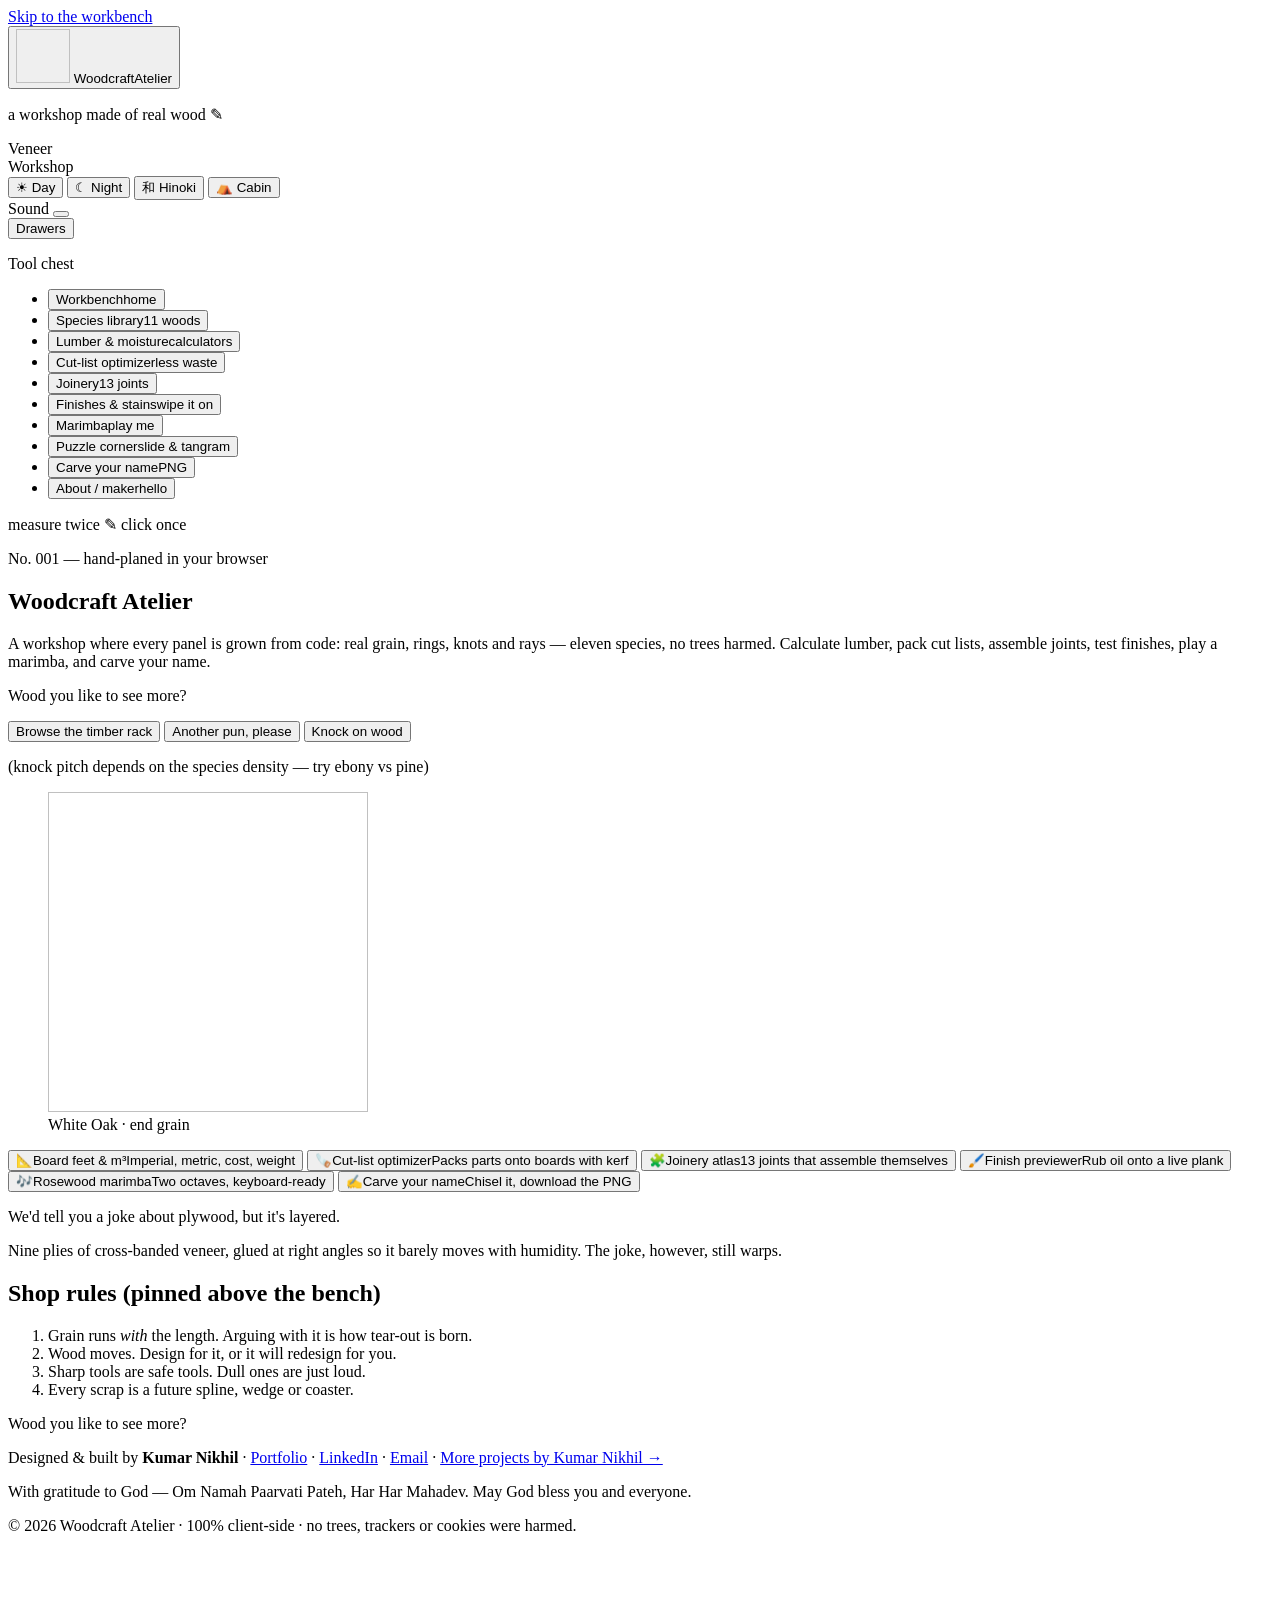
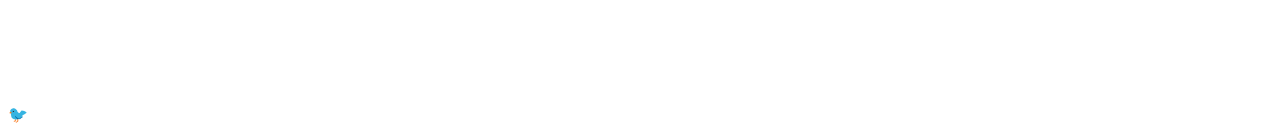
==== index.html @ 84fc2f29 "Woodcraft Atelier: first release — Har Har Mahadev" ====
<!doctype html>
<html lang="en" data-mode="workshop" data-ink="dark">
<head>
<meta charset="utf-8">
<meta name="viewport" content="width=device-width, initial-scale=1, viewport-fit=cover">
<title>Woodcraft Atelier — a workshop made of real wood</title>
<meta name="description" content="A free, playful woodworking workshop in your browser: species library with Janka hardness, board-foot and cut-list calculators, animated joinery encyclopedia, live finish previewer, moisture calculator, a wooden marimba, puzzles and a carve-your-name generator.">
<meta name="theme-color" content="#5a3a22">
<meta name="color-scheme" content="light dark">
<meta property="og:type" content="website">
<meta property="og:title" content="Woodcraft Atelier — a workshop made of real wood">
<meta property="og:description" content="Procedurally grown oak, walnut, teak, sheesham & more. Calculators, joinery, finishes, a marimba and puzzles — all hand-planed in the browser. Wood you like to see more?">
<meta property="og:url" content="https://kumarnikhildeveloperaccount.github.io/woodcraft/">
<meta name="twitter:card" content="summary">
<link rel="icon" href="favicon.svg" type="image/svg+xml">
<link rel="manifest" href="manifest.webmanifest">
<link rel="stylesheet" href="css/base.css">
<link rel="stylesheet" href="css/sections.css">
<link rel="stylesheet" href="css/themes.css">
</head>
<body>
<a class="skip" href="#main">Skip to the workbench</a>

<svg class="defs" width="0" height="0" aria-hidden="true" focusable="false">
  <defs>
    <filter id="roughEdge" x="-5%" y="-20%" width="110%" height="140%">
      <feTurbulence type="fractalNoise" baseFrequency="0.9 0.04" numOctaves="2" seed="7" result="t"/>
      <feDisplacementMap in="SourceGraphic" in2="t" scale="1.6" xChannelSelector="R" yChannelSelector="G"/>
    </filter>
    <filter id="fiberFx" x="0" y="0" width="100%" height="100%">
      <feTurbulence type="fractalNoise" baseFrequency="0.004 0.22" numOctaves="3" seed="3" result="n"/>
      <feDisplacementMap in="SourceGraphic" in2="n" scale="18"/>
    </filter>
  </defs>
</svg>

<div class="shop" id="shop">
<header class="sign board" id="top">
  <button class="logo" id="logo" type="button" aria-label="Woodcraft Atelier — knock on the sign (try three times)">
    <span class="logo-end" aria-hidden="true"><img id="logoEnd" alt="" width="54" height="54"></span>
    <span class="logo-text"><span class="carved big">Woodcraft</span><span class="carved small">Atelier</span></span>
  </button>
  <p class="tagline pencil" aria-hidden="true">a workshop made of real wood&nbsp;✎</p>
  <div class="controls">
    <div class="ctl">
      <span class="ctl-label carved" id="speciesLbl">Veneer</span>
      <div class="species-bar" id="speciesBar" role="radiogroup" aria-labelledby="speciesLbl"></div>
    </div>
    <div class="ctl">
      <span class="ctl-label carved" id="modeLbl">Workshop</span>
      <div class="mode-bar" id="modeBar" role="radiogroup" aria-labelledby="modeLbl">
        <button type="button" role="radio" data-mode="workshop" aria-checked="true" title="Daylight workshop">☀ Day</button>
        <button type="button" role="radio" data-mode="night" aria-checked="false" title="Workshop at night — a lamp follows your cursor">☾ Night</button>
        <button type="button" role="radio" data-mode="japanese" aria-checked="false" title="Japanese joinery — hinoki & shoji">和 Hinoki</button>
        <button type="button" role="radio" data-mode="rustic" aria-checked="false" title="Rustic cabin">⛺ Cabin</button>
      </div>
    </div>
    <div class="ctl">
      <span class="ctl-label carved" id="soundLbl">Sound</span>
      <button type="button" class="switch" id="soundToggle" role="switch" aria-checked="true" aria-labelledby="soundLbl"><span class="switch-knob"></span></button>
    </div>
  </div>
  <button type="button" class="nav-toggle" id="navToggle" aria-controls="cabinet" aria-expanded="false"><span class="pull" aria-hidden="true"></span><span>Drawers</span></button>
</header>

<nav class="cabinet board" id="cabinet" aria-label="Workshop drawers">
  <p class="cab-title carved">Tool chest</p>
  <ul class="drawers">
    <li><button type="button" class="drawer" data-view="home"><span class="pull" aria-hidden="true"></span><span class="dl">Workbench</span><span class="dn pencil" aria-hidden="true">home</span></button></li>
    <li><button type="button" class="drawer" data-view="species"><span class="pull" aria-hidden="true"></span><span class="dl">Species library</span><span class="dn pencil" aria-hidden="true">11 woods</span></button></li>
    <li><button type="button" class="drawer" data-view="calc"><span class="pull" aria-hidden="true"></span><span class="dl">Lumber &amp; moisture</span><span class="dn pencil" aria-hidden="true">calculators</span></button></li>
    <li><button type="button" class="drawer" data-view="cutlist"><span class="pull" aria-hidden="true"></span><span class="dl">Cut-list optimizer</span><span class="dn pencil" aria-hidden="true">less waste</span></button></li>
    <li><button type="button" class="drawer" data-view="joinery"><span class="pull" aria-hidden="true"></span><span class="dl">Joinery</span><span class="dn pencil" aria-hidden="true">13 joints</span></button></li>
    <li><button type="button" class="drawer" data-view="finish"><span class="pull" aria-hidden="true"></span><span class="dl">Finishes &amp; stains</span><span class="dn pencil" aria-hidden="true">wipe it on</span></button></li>
    <li><button type="button" class="drawer" data-view="marimba"><span class="pull" aria-hidden="true"></span><span class="dl">Marimba</span><span class="dn pencil" aria-hidden="true">play me</span></button></li>
    <li><button type="button" class="drawer" data-view="puzzles"><span class="pull" aria-hidden="true"></span><span class="dl">Puzzle corner</span><span class="dn pencil" aria-hidden="true">slide &amp; tangram</span></button></li>
    <li><button type="button" class="drawer" data-view="carve"><span class="pull" aria-hidden="true"></span><span class="dl">Carve your name</span><span class="dn pencil" aria-hidden="true">PNG</span></button></li>
    <li><button type="button" class="drawer" data-view="about"><span class="pull" aria-hidden="true"></span><span class="dl">About / maker</span><span class="dn pencil" aria-hidden="true">hello</span></button></li>
  </ul>
  <p class="cab-foot pencil" aria-hidden="true">measure twice ✎ click once</p>
</nav>

<main id="main" tabindex="-1">

<!-- ============ HOME ============ -->
<section class="view" id="view-home" aria-labelledby="h-home">
  <div class="hero board">
    <div class="hero-copy">
      <p class="eyebrow pencil">No. 001 — hand-planed in your browser</p>
      <h1 id="h-home" class="carved huge">Woodcraft Atelier</h1>
      <p class="lede">A workshop where every panel is grown from code: real grain, rings, knots and rays — eleven species, no trees harmed. Calculate lumber, pack cut lists, assemble joints, test finishes, play a marimba, and carve your name.</p>
      <p class="joke-line" id="jokeLine" aria-live="polite">Wood you like to see more?</p>
      <div class="hero-actions">
        <button type="button" class="btn" data-go="species">Browse the timber rack</button>
        <button type="button" class="btn ghost" id="jokeBtn">Another pun, please</button>
        <button type="button" class="btn ghost" id="knockBtn" aria-describedby="knockHint">Knock on wood</button>
      </div>
      <p class="hint pencil" id="knockHint">(knock pitch depends on the species density — try ebony vs pine)</p>
    </div>
    <figure class="hero-log" aria-label="End-grain cross-section of the current species">
      <div class="log-slice" id="heroEnd"><img id="heroEndImg" alt="" width="320" height="320"></div>
      <figcaption class="pencil" id="heroEndCap">White Oak · end grain</figcaption>
    </figure>
  </div>

  <div class="tiles">
    <button type="button" class="tile board" data-go="calc"><span class="tile-ic" aria-hidden="true">📐</span><span class="carved">Board feet &amp; m³</span><span class="tile-sub">Imperial, metric, cost, weight</span></button>
    <button type="button" class="tile board" data-go="cutlist"><span class="tile-ic" aria-hidden="true">🪚</span><span class="carved">Cut-list optimizer</span><span class="tile-sub">Packs parts onto boards with kerf</span></button>
    <button type="button" class="tile board" data-go="joinery"><span class="tile-ic" aria-hidden="true">🧩</span><span class="carved">Joinery atlas</span><span class="tile-sub">13 joints that assemble themselves</span></button>
    <button type="button" class="tile board" data-go="finish"><span class="tile-ic" aria-hidden="true">🖌️</span><span class="carved">Finish previewer</span><span class="tile-sub">Rub oil onto a live plank</span></button>
    <button type="button" class="tile board" data-go="marimba"><span class="tile-ic" aria-hidden="true">🎶</span><span class="carved">Rosewood marimba</span><span class="tile-sub">Two octaves, keyboard-ready</span></button>
    <button type="button" class="tile board" data-go="carve"><span class="tile-ic" aria-hidden="true">✍️</span><span class="carved">Carve your name</span><span class="tile-sub">Chisel it, download the PNG</span></button>
  </div>

  <div class="ply-card plywood-edge">
    <div class="ply-face board">
      <p class="carved">We'd tell you a joke about plywood, but it's layered.</p>
      <p class="small-note">Nine plies of cross-banded veneer, glued at right angles so it barely moves with humidity. The joke, however, still warps.</p>
    </div>
  </div>

  <div class="shop-notes paper pinned">
    <h2 class="pen">Shop rules (pinned above the bench)</h2>
    <ol>
      <li>Grain runs <em>with</em> the length. Arguing with it is how tear-out is born.</li>
      <li>Wood moves. Design for it, or it will redesign for you.</li>
      <li>Sharp tools are safe tools. Dull ones are just loud.</li>
      <li>Every scrap is a future spline, wedge or coaster.</li>
    </ol>
  </div>
</section>

<!-- ============ SPECIES ============ -->
<section class="view" id="view-species" aria-labelledby="h-species" hidden>
  <header class="view-head board">
    <h2 id="h-species" class="carved">Species library</h2>
    <p class="sub">Each swatch is grown live from noise — rings, pores, rays and knots tuned per species. Tap a board to read its label.</p>
    <div class="row-ctl">
      <label class="field"><span>Find</span><input type="search" id="spSearch" placeholder="e.g. teak, furniture, hard…" autocomplete="off"></label>
      <label class="field"><span>Sort by</span>
        <select id="spSort">
          <option value="name">Name</option>
          <option value="janka">Janka hardness</option>
          <option value="density">Density</option>
          <option value="work">Workability</option>
          <option value="sustain">Sustainability</option>
          <option value="price">Price</option>
        </select>
      </label>
    </div>
  </header>
  <div class="species-grid" id="speciesGrid" aria-live="polite"></div>
  <p class="empty pencil" id="spEmpty" hidden>No wood matches that. Even the termites are confused.</p>
  <div class="paper pinned chart-card">
    <h3 class="pen">Janka hardness — how hard you must swear to dent it</h3>
    <div class="janka" id="jankaChart" role="img" aria-label="Bar chart of Janka hardness by species"></div>
    <p class="small-note">Janka = force (lbf) to press an 11.28 mm steel ball halfway into the wood. Figures are typical published values; individual boards vary.</p>
  </div>
  <aside class="sp-detail board" id="spDetail" aria-live="polite" hidden></aside>
</section>

<!-- ============ CALCULATORS ============ -->
<section class="view" id="view-calc" aria-labelledby="h-calc" hidden>
  <header class="view-head board">
    <h2 id="h-calc" class="carved">Lumber &amp; moisture calculators</h2>
    <p class="sub">Board feet, cubic volume, cost and weight — then find out how much your panel will swell next monsoon.</p>
  </header>
  <div class="calc-grid">
    <form class="board calc" id="bfForm" onsubmit="return false" aria-labelledby="h-bf">
      <h3 id="h-bf" class="carved">Board-foot &amp; volume</h3>
      <div class="seg" role="radiogroup" aria-label="Units" id="bfUnits">
        <button type="button" role="radio" aria-checked="true" data-u="imp">Imperial (in / ft)</button>
        <button type="button" role="radio" aria-checked="false" data-u="met">Metric (mm / m)</button>
      </div>
      <div class="fields">
        <label class="field"><span>Thickness <b id="bfThickU">in</b></span><input type="number" id="bfThick" min="0" step="any" value="1"></label>
        <label class="field"><span>Width <b id="bfWidthU">in</b></span><input type="number" id="bfWidth" min="0" step="any" value="6"></label>
        <label class="field"><span>Length <b id="bfLengthU">ft</b></span><input type="number" id="bfLength" min="0" step="any" value="8"></label>
        <label class="field"><span>Quantity</span><input type="number" id="bfQty" min="1" step="1" value="4"></label>
        <label class="field"><span>Species</span><select id="bfSpecies"></select></label>
        <label class="field"><span>Price <b id="bfPriceU">per board foot</b></span><input type="number" id="bfPrice" min="0" step="any" value="9"></label>
        <label class="field"><span>Waste allowance %</span><input type="number" id="bfWaste" min="0" max="100" step="1" value="15"></label>
        <label class="field"><span>Currency symbol</span><input type="text" id="bfCur" maxlength="3" value="$"></label>
      </div>
      <div class="bf-viz" id="bfViz" aria-hidden="true"></div>
      <output class="readout" id="bfOut" for="bfThick bfWidth bfLength bfQty bfPrice"></output>
      <div class="btn-row">
        <button type="button" class="btn" id="bfAdd">Add to lumber order</button>
        <button type="button" class="btn ghost" id="bfClear">Clear order</button>
      </div>
      <div class="order paper" aria-live="polite">
        <h4 class="pen">Lumber order</h4>
        <ul id="bfList"></ul>
        <p class="order-total" id="bfTotal"></p>
      </div>
    </form>

    <form class="board calc" id="mcForm" onsubmit="return false" aria-labelledby="h-mc">
      <h3 id="h-mc" class="carved">Moisture &amp; wood movement</h3>
      <p class="small-note">Uses the USDA Wood Handbook (Hailwood–Joseph) equilibrium-moisture formula and each species' tangential/radial shrinkage.</p>
      <div class="fields">
        <label class="field"><span>Species</span><select id="mcSpecies"></select></label>
        <label class="field"><span>Board width</span><input type="number" id="mcWidth" min="0" step="any" value="300"></label>
        <label class="field"><span>Unit</span><select id="mcUnit"><option value="mm">mm</option><option value="in">inches</option></select></label>
        <label class="field"><span>Grain</span><select id="mcCut"><option value="flat">Flat-sawn (tangential)</option><option value="quarter">Quarter-sawn (radial)</option></select></label>
        <label class="field"><span>Temperature °C</span><input type="number" id="mcTemp" step="1" value="24"></label>
        <label class="field range"><span>Dry-season humidity <b id="mcRH1v">30%</b></span><input type="range" id="mcRH1" min="5" max="95" value="30"></label>
        <label class="field range"><span>Humid-season humidity <b id="mcRH2v">80%</b></span><input type="range" id="mcRH2" min="5" max="95" value="80"></label>
      </div>
      <div class="mc-viz" id="mcViz" aria-hidden="true"><div class="mc-frame"><div class="mc-panel" id="mcPanel"></div></div></div>
      <output class="readout" id="mcOut"></output>
    </form>
  </div>
</section>

<!-- ============ CUT LIST ============ -->
<section class="view" id="view-cutlist" aria-labelledby="h-cut" hidden>
  <header class="view-head board">
    <h2 id="h-cut" class="carved">Cut-list optimizer</h2>
    <p class="sub">List your stock boards and the parts you need. We pack them guillotine-style (every cut goes edge to edge, like a real saw), accounting for the blade kerf.</p>
  </header>
  <div class="cut-grid">
    <div class="board cut-in">
      <h3 class="carved">Stock boards</h3>
      <div class="tbl-wrap"><table class="tbl" aria-label="Stock boards">
        <thead><tr><th scope="col">Label</th><th scope="col">Length mm</th><th scope="col">Width mm</th><th scope="col">Qty</th><th scope="col"><span class="sr">Remove</span></th></tr></thead>
        <tbody id="clStock"></tbody>
      </table></div>
      <button type="button" class="btn small" id="clAddStock">+ Add board</button>
      <h3 class="carved">Parts</h3>
      <div class="tbl-wrap"><table class="tbl" aria-label="Parts">
        <thead><tr><th scope="col">Part</th><th scope="col">Length mm</th><th scope="col">Width mm</th><th scope="col">Qty</th><th scope="col"><span class="sr">Remove</span></th></tr></thead>
        <tbody id="clParts"></tbody>
      </table></div>
      <button type="button" class="btn small" id="clAddPart">+ Add part</button>
      <div class="fields two">
        <label class="field"><span>Saw kerf mm</span><input type="number" id="clKerf" min="0" max="10" step="0.1" value="3.2"></label>
        <div class="field"><span id="clGrainLbl">Respect grain (no rotation)</span><button type="button" class="switch" id="clGrain" role="switch" aria-checked="true" aria-labelledby="clGrainLbl"><span class="switch-knob"></span></button></div>
      </div>
      <div class="btn-row">
        <button type="button" class="btn" id="clRun">Optimize &amp; saw</button>
        <button type="button" class="btn ghost" id="clReset">Sample project</button>
        <button type="button" class="btn ghost" id="clExport">Export JSON</button>
        <button type="button" class="btn ghost" id="clImportBtn">Import JSON</button>
        <input type="file" id="clImport" accept="application/json,.json" hidden>
      </div>
    </div>
    <div class="board cut-out">
      <h3 class="carved">Layout</h3>
      <div class="readout" id="clSummary" aria-live="polite">Press “Optimize &amp; saw”. The offcuts are getting nervous.</div>
      <div class="cl-result" id="clResult"></div>
    </div>
  </div>
</section>

<!-- ============ JOINERY ============ -->
<section class="view" id="view-joinery" aria-labelledby="h-join" hidden>
  <header class="view-head board">
    <h2 id="h-join" class="carved">Joinery encyclopedia</h2>
    <p class="sub">Pick a joint and watch it assemble. Strength, difficulty, tools and where to use it — no glue squeeze-out on your screen, promise.</p>
  </header>
  <div class="join-grid">
    <div class="joint-list board" id="jointList" role="listbox" aria-label="Joints"></div>
    <div class="joint-main board">
      <h3 class="carved" id="jointTitle">Mortise &amp; tenon</h3>
      <div class="joint-stage" id="jointStage"></div>
      <div class="btn-row">
        <button type="button" class="btn" id="jointAssemble">Assemble</button>
        <button type="button" class="btn ghost" id="jointExplode">Explode</button>
        <div class="inline-switch"><span id="jointLoopLbl">Loop</span><button type="button" class="switch" id="jointLoop" role="switch" aria-checked="false" aria-labelledby="jointLoopLbl"><span class="switch-knob"></span></button></div>
      </div>
      <div class="joint-info paper" id="jointInfo" aria-live="polite"></div>
    </div>
  </div>
</section>

<!-- ============ FINISH ============ -->
<section class="view" id="view-finish" aria-labelledby="h-fin" hidden>
  <header class="view-head board">
    <h2 id="h-fin" class="carved">Finish &amp; stain guide</h2>
    <p class="sub">Drag across the plank to rub the finish on with a rag (you'll hear the sanding first). Or press “Wipe it all” if you're in a hurry.</p>
  </header>
  <div class="fin-grid">
    <div class="board fin-stage">
      <canvas id="fiCanvas" width="900" height="300" aria-label="Plank preview. Drag to apply the finish." role="img"></canvas>
      <div class="btn-row">
        <button type="button" class="btn" id="fiWipe">Wipe it all</button>
        <button type="button" class="btn ghost" id="fiStrip">Strip &amp; sand</button>
        <div class="inline-switch"><span id="fiSplitLbl">Before / after split</span><button type="button" class="switch" id="fiSplit" role="switch" aria-checked="false" aria-labelledby="fiSplitLbl"><span class="switch-knob"></span></button></div>
      </div>
    </div>
    <div class="board fin-ctl">
      <div class="fields">
        <label class="field"><span>Wood</span><select id="fiSpecies"></select></label>
        <label class="field"><span>Stain</span><select id="fiStain"></select></label>
        <label class="field"><span>Finish</span><select id="fiFinish"></select></label>
        <label class="field range"><span>Coats <b id="fiCoatsV">2</b></span><input type="range" id="fiCoats" min="1" max="5" value="2"></label>
        <label class="field range"><span>Sheen <b id="fiSheenV">auto</b></span><input type="range" id="fiSheen" min="0" max="100" value="-1"></label>
      </div>
      <div class="paper fin-info" id="fiInfo" aria-live="polite"></div>
    </div>
  </div>
  <div class="paper pinned">
    <h3 class="pen">Finishing in one breath</h3>
    <p>Sand up through the grits (120 → 150 → 180), raise the grain with a damp cloth, knock it back with 220, dust off, test on an offcut, then thin coats beat thick ones every single time. Blotchy pine or cherry? A wash coat of dewaxed shellac first.</p>
  </div>
</section>

<!-- ============ MARIMBA ============ -->
<section class="view" id="view-marimba" aria-labelledby="h-mar" hidden>
  <header class="view-head board">
    <h2 id="h-mar" class="carved">The rosewood marimba</h2>
    <p class="sub">Sheesham bars over brass resonators. Click, tap, or use your keyboard: <kbd>Z</kbd>–<kbd>M</kbd> lower octave, <kbd>Q</kbd>–<kbd>U</kbd> upper, <kbd>S D G H J</kbd> and <kbd>2 3 5 6 7</kbd> for sharps, <kbd>I</kbd> for high C.</p>
  </header>
  <div class="marimba-wrap board">
    <div class="marimba" id="marimba" role="group" aria-label="Marimba keys"></div>
  </div>
  <div class="btn-row center">
    <button type="button" class="btn" id="mbDemo">Play a little tune</button>
    <button type="button" class="btn ghost" id="mbStop">Stop</button>
  </div>
  <p class="hint pencil center" id="mbHint">Pro tip: marimba bars are thinned under the middle so the 4th harmonic rings in tune. Your bars are thinned with math.</p>
</section>

<!-- ============ PUZZLES ============ -->
<section class="view" id="view-puzzles" aria-labelledby="h-puz" hidden>
  <header class="view-head board">
    <h2 id="h-puz" class="carved">Wooden puzzle corner</h2>
    <p class="sub">A sliding-block puzzle with carved tiles, and a seven-piece tangram cut from a single square of maple and walnut.</p>
  </header>
  <div class="puz-grid">
    <div class="board puz">
      <h3 class="carved">Sliding blocks</h3>
      <div class="btn-row">
        <label class="field inline"><span>Size</span><select id="spSize"><option value="3">3 × 3</option><option value="4" selected>4 × 4</option></select></label>
        <button type="button" class="btn small" id="spShuffle">Shuffle</button>
      </div>
      <div class="slide-board" id="spBoard" role="grid" aria-label="Sliding puzzle. Use arrow keys to slide tiles into the gap."></div>
      <p class="readout small"><span>Moves: <b id="spMoves">0</b></span> · <span>Time: <b id="spTime">0:00</b></span> · <span>Best: <b id="spBest">—</b></span></p>
    </div>
    <div class="board puz">
      <h3 class="carved">Tangram</h3>
      <div class="btn-row">
        <label class="field inline"><span>Shape</span><select id="tgTarget"></select></label>
        <button type="button" class="btn small" id="tgRotate">Rotate 45°</button>
        <button type="button" class="btn small" id="tgFlip">Flip</button>
        <button type="button" class="btn small ghost" id="tgReset">Scatter</button>
      </div>
      <svg class="tangram" id="tgSvg" viewBox="0 0 16 12" role="application" aria-label="Tangram board. Drag pieces; select a piece then press R to rotate, F to flip, arrow keys to nudge."></svg>
      <p class="readout small" id="tgStatus" aria-live="polite">Drag the pieces onto the shadow. Double-click (or R) to rotate.</p>
    </div>
  </div>
</section>

<!-- ============ CARVE ============ -->
<section class="view" id="view-carve" aria-labelledby="h-carve" hidden>
  <header class="view-head board">
    <h2 id="h-carve" class="carved">Carve your name</h2>
    <p class="sub">Type it, pick a wood and a chisel style, then watch it get carved — V-groove shadows, inlay and all. Download the PNG for your workshop door.</p>
  </header>
  <div class="carve-grid">
    <div class="board carve-stage">
      <canvas id="cvCanvas" width="1200" height="400" role="img" aria-label="Plank with your carved text"></canvas>
    </div>
    <div class="board carve-ctl">
      <div class="fields">
        <label class="field wide"><span>Text</span><input type="text" id="cvText" maxlength="28" value="Kumar's Workshop"></label>
        <label class="field"><span>Wood</span><select id="cvSpecies"></select></label>
        <label class="field"><span>Lettering</span><select id="cvFont">
          <option value="serif">Classic serif</option>
          <option value="script">Flowing script</option>
          <option value="block">Sign-painter block</option>
          <option value="mono">Stencil mono</option>
        </select></label>
        <label class="field"><span>Inlay</span><select id="cvInlay">
          <option value="none">None (bare cut)</option>
          <option value="brass">Brass</option>
          <option value="ebony">Ebony</option>
          <option value="turquoise">Turquoise epoxy</option>
          <option value="gold">Gold leaf</option>
        </select></label>
        <label class="field range"><span>Depth <b id="cvDepthV">4</b></span><input type="range" id="cvDepth" min="1" max="8" value="4"></label>
      </div>
      <div class="btn-row">
        <button type="button" class="btn" id="cvCarve">Carve it</button>
        <button type="button" class="btn ghost" id="cvDownload">Download PNG</button>
      </div>
      <p class="hint pencil">Splinter-free guarantee. Chisel sounds included at no extra charge.</p>
    </div>
  </div>
</section>

<!-- ============ ABOUT ============ -->
<section class="view" id="view-about" aria-labelledby="h-about" hidden>
  <header class="view-head board">
    <h2 id="h-about" class="carved">About the maker</h2>
    <p class="sub">Open the cabinet door. It creaks — we left the hinges unoiled for authenticity.</p>
  </header>
  <div class="about-cab">
    <div class="about-inside paper">
      <h3 class="pen">Designed &amp; built by Kumar Nikhil</h3>
      <p>Woodcraft Atelier is a love letter to sawdust: a free, fully client-side workshop with no sign-up, no trackers and no API keys. Every wood surface here is generated procedurally — fBm noise for the growth rings, stretched noise for fibres and pores, knots that bend the rings around them, and SVG turbulence for the fine texture. All sounds are synthesized live with Web Audio.</p>
      <ul class="links">
        <li><a href="https://kumarnikhildeveloperaccount.github.io/" target="_blank" rel="noopener">Portfolio</a></li>
        <li><a href="https://www.linkedin.com/in/kumar-nikhil-1000a9192/" target="_blank" rel="noopener">LinkedIn</a></li>
        <li><a href="mailto:nkashyapnikhilnk@gmail.com">Email</a></li>
        <li><a href="https://kumarnikhildeveloperaccount.github.io/" target="_blank" rel="noopener">More projects by Kumar Nikhil →</a></li>
      </ul>
      <p class="small-note">Data are typical published reference values (rounded) and sample projects are fictional. Wood is wonderfully inconsistent — check your actual boards.</p>
      <p class="gratitude">With gratitude to God — Om Namah Paarvati Pateh, Har Har Mahadev. May God bless you and everyone.</p>
    </div>
    <button type="button" class="about-door board" id="aboutDoor" aria-expanded="false" aria-label="Open the cabinet door">
      <span class="hinge h1" aria-hidden="true"></span><span class="hinge h2" aria-hidden="true"></span>
      <span class="door-panel" aria-hidden="true"></span>
      <span class="door-knob" aria-hidden="true"></span>
      <span class="door-label carved">Open me</span>
    </button>
  </div>
</section>
</main>

<footer class="foot board">
  <p class="carved foot-joke" id="footJoke">Wood you like to see more?</p>
  <p>Designed &amp; built by <strong>Kumar Nikhil</strong> ·
    <a href="https://kumarnikhildeveloperaccount.github.io/" target="_blank" rel="noopener">Portfolio</a> ·
    <a href="https://www.linkedin.com/in/kumar-nikhil-1000a9192/" target="_blank" rel="noopener">LinkedIn</a> ·
    <a href="mailto:nkashyapnikhilnk@gmail.com">Email</a> ·
    <a href="https://kumarnikhildeveloperaccount.github.io/" target="_blank" rel="noopener">More projects by Kumar Nikhil →</a></p>
  <p class="gratitude">With gratitude to God — Om Namah Paarvati Pateh, Har Har Mahadev. May God bless you and everyone.</p>
  <p class="small-note">© <span id="year">2026</span> Woodcraft Atelier · 100% client-side · no trees, trackers or cookies were harmed.</p>
</footer>
</div>

<canvas class="dust" id="dust" aria-hidden="true"></canvas>
<div class="lamp" id="lamp" aria-hidden="true"></div>
<div class="planer" id="planer" aria-hidden="true"><div class="planer-tex" id="planerTex"></div><div class="plane-tool"><span></span></div></div>
<div class="toast" id="toast" role="status" aria-live="polite"></div>
<div class="woodpecker" id="woodpecker" aria-hidden="true">🐦</div>

<script src="js/wood.js"></script>
<script src="js/audio.js"></script>
<script src="js/data.js"></script>
<script src="js/app.js"></script>
<script src="js/library.js"></script>
<script src="js/calc.js"></script>
<script src="js/cutlist.js"></script>
<script src="js/joinery.js"></script>
<script src="js/finish.js"></script>
<script src="js/marimba.js"></script>
<script src="js/puzzles.js"></script>
<script src="js/carve.js"></script>
</body>
</html>
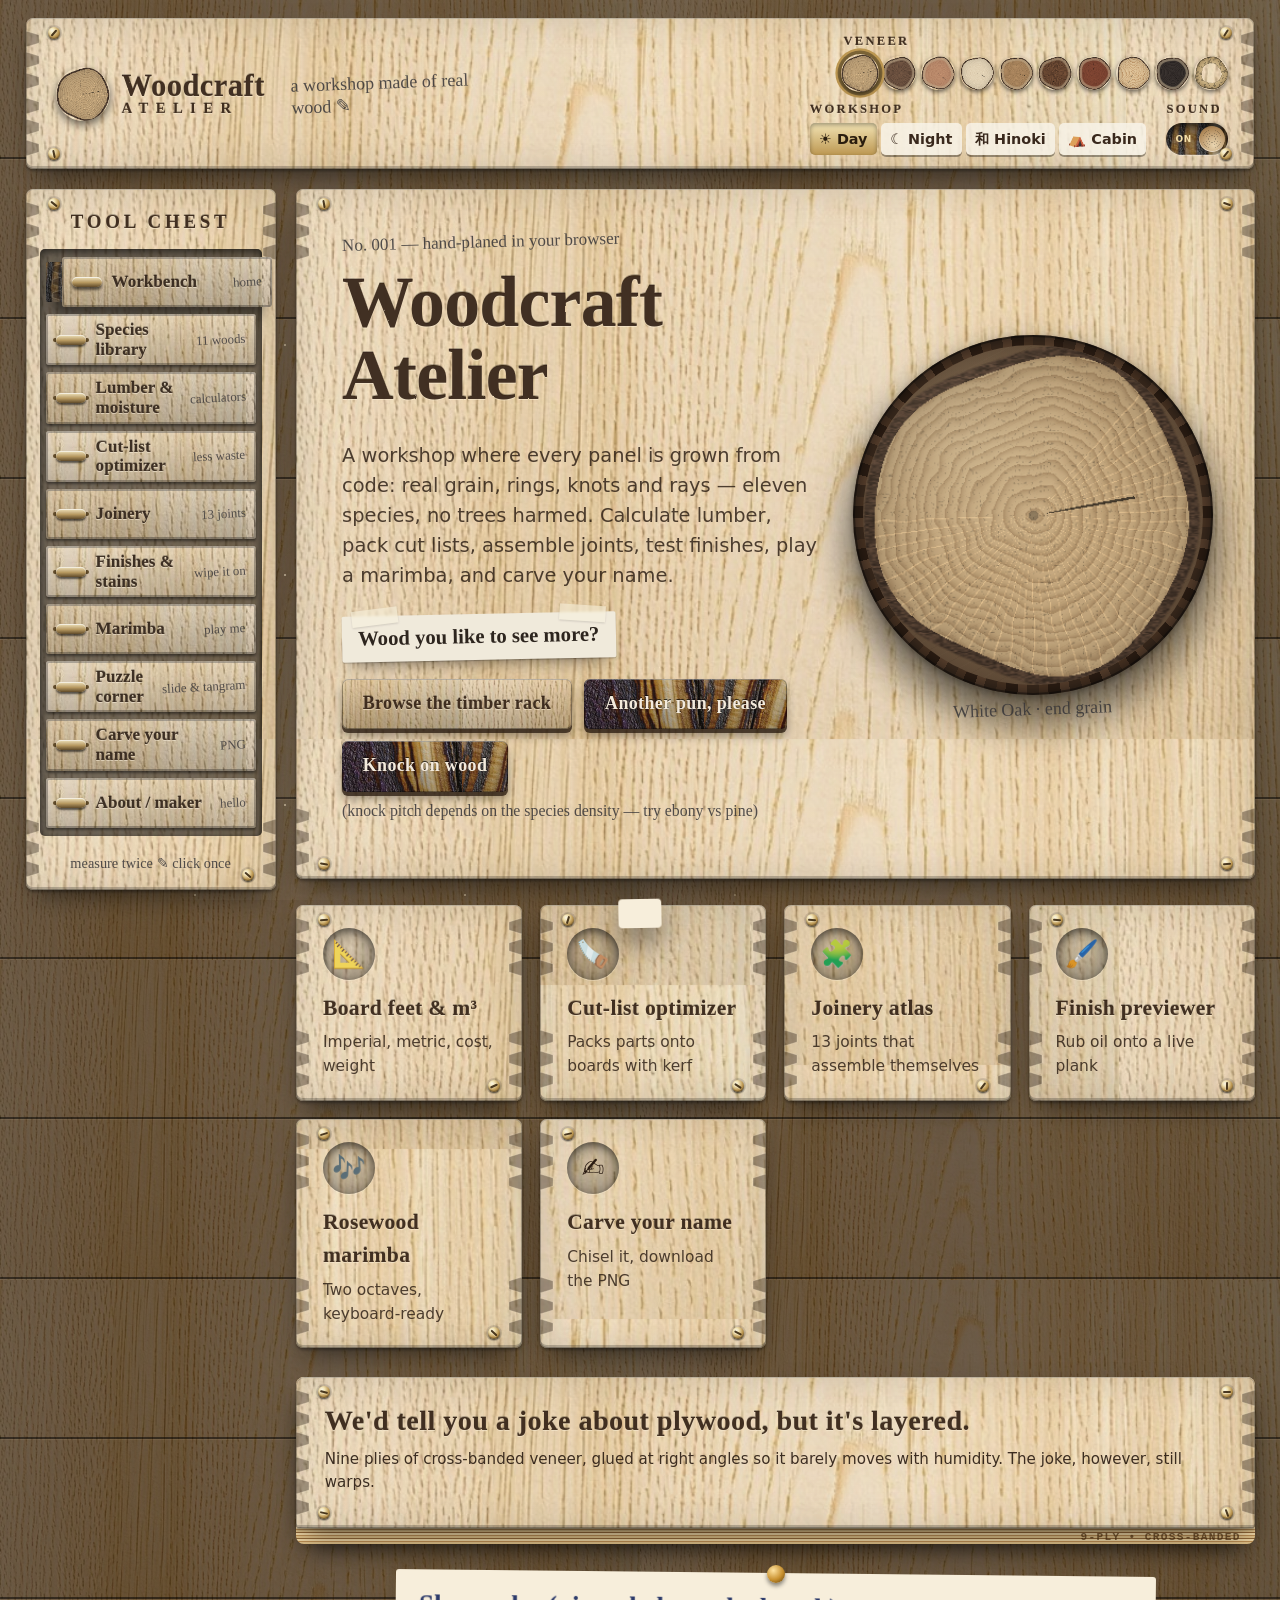
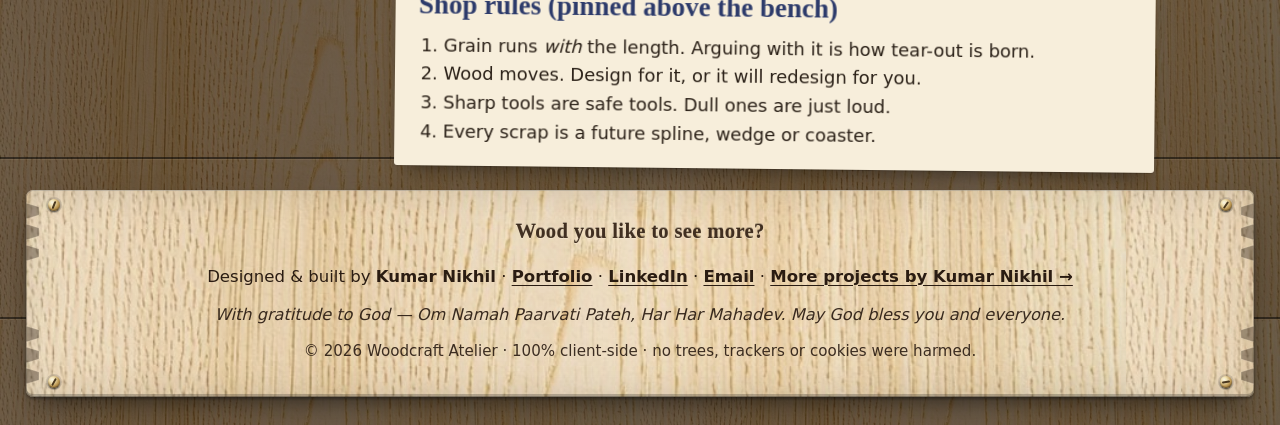
==== commit abfe3319: "Cache-bust assets so natural wood loads everywhere" ====
--- a/index.html
+++ b/index.html
@@ -14,9 +14,9 @@
 <meta name="twitter:card" content="summary">
 <link rel="icon" href="favicon.svg" type="image/svg+xml">
 <link rel="manifest" href="manifest.webmanifest">
-<link rel="stylesheet" href="css/base.css">
-<link rel="stylesheet" href="css/sections.css">
-<link rel="stylesheet" href="css/themes.css">
+<link rel="stylesheet" href="css/base.css?v=20261125b">
+<link rel="stylesheet" href="css/sections.css?v=20261125b">
+<link rel="stylesheet" href="css/themes.css?v=20261125b">
 </head>
 <body>
 <a class="skip" href="#main">Skip to the workbench</a>
@@ -437,17 +437,17 @@
 <div class="toast" id="toast" role="status" aria-live="polite"></div>
 <div class="woodpecker" id="woodpecker" aria-hidden="true">🐦</div>
 
-<script src="js/wood.js"></script>
-<script src="js/audio.js"></script>
-<script src="js/data.js"></script>
-<script src="js/app.js"></script>
-<script src="js/library.js"></script>
-<script src="js/calc.js"></script>
-<script src="js/cutlist.js"></script>
-<script src="js/joinery.js"></script>
-<script src="js/finish.js"></script>
-<script src="js/marimba.js"></script>
-<script src="js/puzzles.js"></script>
-<script src="js/carve.js"></script>
+<script src="js/wood.js?v=20261125b"></script>
+<script src="js/audio.js?v=20261125b"></script>
+<script src="js/data.js?v=20261125b"></script>
+<script src="js/app.js?v=20261125b"></script>
+<script src="js/library.js?v=20261125b"></script>
+<script src="js/calc.js?v=20261125b"></script>
+<script src="js/cutlist.js?v=20261125b"></script>
+<script src="js/joinery.js?v=20261125b"></script>
+<script src="js/finish.js?v=20261125b"></script>
+<script src="js/marimba.js?v=20261125b"></script>
+<script src="js/puzzles.js?v=20261125b"></script>
+<script src="js/carve.js?v=20261125b"></script>
 </body>
 </html>
--- a/css/base.css
+++ b/css/base.css
@@ -0,0 +1,342 @@
+/* Woodcraft Atelier — base: tokens, wood surfaces, carved type, hardware, layout */
+:root {
+  --wood: none; --wood-alt: none; --wood-c: #b88a55;
+  --spring: cubic-bezier(.34, 1.56, .64, 1);
+  --glide: cubic-bezier(.22, .9, .25, 1);
+  --serif: "Iowan Old Style", "Palatino Linotype", "Book Antiqua", Palatino, Georgia, "Times New Roman", serif;
+  --sans: system-ui, -apple-system, "Segoe UI", Roboto, "Helvetica Neue", Arial, sans-serif;
+  --hand: "Segoe Print", "Bradley Hand", "Chalkboard SE", "Comic Sans MS", "Marker Felt", cursive;
+  --mono: ui-monospace, "Cascadia Mono", Consolas, Menlo, monospace;
+  --brass1: #fbe7a8; --brass2: #c9973a; --brass3: #6b4710;
+  --paper: #f7eedb; --paper-ink: #2b2118;
+  --wall-tint: rgba(24, 12, 4, .62);
+  --wash: rgba(255, 244, 226, .16);
+  --ink: #2a170a; --ink-soft: rgba(42, 23, 10, .82);
+  --carve-c: rgba(50, 26, 8, .9);
+  --carve-shadow: 0 1px 0 rgba(255, 238, 205, .6), 0 -1px 0 rgba(0, 0, 0, .28);
+  --pencil-c: rgba(52, 50, 54, .86);
+  --focus: #ffcf5a;
+  --dtL: url("data:image/svg+xml,%3Csvg xmlns='http://www.w3.org/2000/svg' width='16' height='64' viewBox='0 0 16 64'%3E%3Cg fill='rgba(30,14,4,.4)' stroke='rgba(255,235,200,.38)' stroke-width='.7'%3E%3Cpath d='M0 3L13 7L13 15L0 19Z'/%3E%3Cpath d='M0 24L13 28L13 36L0 40Z'/%3E%3Cpath d='M0 45L13 49L13 57L0 61Z'/%3E%3C/g%3E%3C/svg%3E");
+  --dtR: url("data:image/svg+xml,%3Csvg xmlns='http://www.w3.org/2000/svg' width='16' height='64' viewBox='0 0 16 64'%3E%3Cg fill='rgba(30,14,4,.4)' stroke='rgba(255,235,200,.38)' stroke-width='.7'%3E%3Cpath d='M16 3L3 7L3 15L16 19Z'/%3E%3Cpath d='M16 24L3 28L3 36L16 40Z'/%3E%3Cpath d='M16 45L3 49L3 57L16 61Z'/%3E%3C/g%3E%3C/svg%3E");
+  --fiber: url("data:image/svg+xml,%3Csvg xmlns='http://www.w3.org/2000/svg' width='480' height='240'%3E%3Cfilter id='f'%3E%3CfeTurbulence type='fractalNoise' baseFrequency='0.004 0.38' numOctaves='3' seed='5' stitchTiles='stitch'/%3E%3CfeColorMatrix values='0 0 0 0 0.16 0 0 0 0 0.08 0 0 0 0 0.02 0 0 0 1.1 -0.5'/%3E%3C/filter%3E%3Crect width='100%25' height='100%25' filter='url(%23f)'/%3E%3C/svg%3E");
+  color-scheme: light;
+}
+html[data-ink="light"] {
+  --ink: #fbefdc; --ink-soft: rgba(251, 239, 220, .88);
+  --carve-c: rgba(255, 241, 218, .95);
+  --carve-shadow: 0 -1px 0 rgba(0, 0, 0, .8), 0 1px 0 rgba(255, 255, 255, .14), 0 0 10px rgba(0, 0, 0, .35);
+  --pencil-c: rgba(236, 228, 214, .9);
+  --wash: rgba(18, 8, 3, .2);
+}
+*, *::before, *::after { box-sizing: border-box; }
+html { font-size: clamp(15px, 0.35vw + 13.5px, 21px); -webkit-text-size-adjust: 100%; scroll-behavior: smooth; }
+body {
+  margin: 0; min-height: 100vh; font-family: var(--sans); line-height: 1.55; color: var(--ink);
+  background-color: #3b2516;
+  background-image:
+    repeating-linear-gradient(180deg, transparent 0 157px, rgba(0, 0, 0, .5) 157px 159px, rgba(255, 230, 190, .07) 159px 160px),
+    linear-gradient(var(--wall-tint), var(--wall-tint)),
+    var(--wood);
+  background-size: auto, auto, 640px 320px;
+  overflow-x: hidden;
+}
+img { max-width: 100%; display: block; }
+button, input, select, textarea { font: inherit; color: inherit; }
+button { cursor: pointer; }
+a { color: inherit; text-decoration-thickness: 1px; text-underline-offset: 3px; }
+:focus-visible { outline: 3px solid var(--focus); outline-offset: 2px; border-radius: 4px; }
+.skip { position: fixed; left: 12px; top: -60px; z-index: 100; padding: 10px 16px; background: var(--paper); color: var(--paper-ink); border-radius: 6px; transition: top .2s; }
+.skip:focus { top: 12px; }
+.sr { position: absolute !important; width: 1px; height: 1px; overflow: hidden; clip: rect(0 0 0 0); white-space: nowrap; }
+.defs { position: absolute; width: 0; height: 0; }
+[hidden] { display: none !important; }
+h1, h2, h3, h4 { margin: 0 0 .4em; line-height: 1.15; }
+p { margin: 0 0 .8em; }
+
+/* ---------- wood surface ---------- */
+.board {
+  position: relative; isolation: isolate;
+  color: var(--ink);
+  background-color: var(--wood-c);
+  background-image: linear-gradient(var(--wash), var(--wash)), var(--wood);
+  background-size: auto, 640px 320px;
+  background-position: 0 0, var(--bp, 0 0);
+  border-radius: 7px;
+  box-shadow:
+    inset 0 1px 0 rgba(255, 245, 225, .32), inset 0 -3px 0 rgba(0, 0, 0, .22),
+    inset 0 0 0 1px rgba(0, 0, 0, .28), inset 0 0 40px rgba(0, 0, 0, .12),
+    0 14px 26px -10px rgba(0, 0, 0, .6), 0 2px 3px rgba(0, 0, 0, .35);
+}
+.board::before {
+  content: ""; position: absolute; inset: 0; border-radius: inherit; pointer-events: none; z-index: 0;
+  background: var(--dtL) left 0 top 10px / 16px 64px no-repeat, var(--dtR) right 0 top 10px / 16px 64px no-repeat,
+              var(--dtL) left 0 bottom 10px / 16px 64px no-repeat, var(--dtR) right 0 bottom 10px / 16px 64px no-repeat;
+  opacity: .9;
+}
+.board::after {
+  content: ""; position: absolute; inset: 0; border-radius: inherit; pointer-events: none; z-index: 0;
+  background:
+    linear-gradient(112deg, transparent 32%, rgba(255, 252, 240, .13) 46%, rgba(255, 252, 240, .03) 52%, transparent 62%) 120% 0 / 260% 100% no-repeat,
+    var(--fiber) 0 0 / 480px 240px;
+  mix-blend-mode: normal; opacity: .9;
+  transition: background-position 1.4s var(--glide);
+}
+.board:hover::after { background-position: -40% 0, 0 0; }
+.board > * { position: relative; z-index: 1; }
+.board > .screw { position: absolute; z-index: 2; }
+
+/* brass screws */
+.screw {
+  width: 12px; height: 12px; border-radius: 50%; pointer-events: none;
+  background: radial-gradient(circle at 34% 30%, #fffbe6 0, var(--brass1) 22%, var(--brass2) 58%, var(--brass3) 100%);
+  box-shadow: 0 1px 1.5px rgba(0, 0, 0, .65), inset 0 -1px 1px rgba(0, 0, 0, .35), 0 0 0 2px rgba(0, 0, 0, .12);
+}
+.screw::after {
+  content: ""; position: absolute; left: 2px; right: 2px; top: 50%; height: 2px; margin-top: -1px; border-radius: 1px;
+  background: rgba(58, 34, 4, .9); box-shadow: 0 1px 0 rgba(255, 240, 200, .5); transform: rotate(var(--rot, 30deg));
+}
+.screw.tl { top: 9px; left: 22px; } .screw.tr { top: 9px; right: 22px; }
+.screw.bl { bottom: 9px; left: 22px; } .screw.br { bottom: 9px; right: 22px; }
+
+/* carved & pencilled type */
+.carved { font-family: var(--serif); font-weight: 700; letter-spacing: .015em; color: var(--carve-c); text-shadow: var(--carve-shadow); }
+.carved.huge { font-size: clamp(2.3rem, 5.6vw, 4.8rem); letter-spacing: -.01em; filter: url(#roughEdge); line-height: 1.02; }
+.pencil { font-family: var(--hand); color: var(--pencil-c); font-weight: 400; }
+.pen { font-family: var(--hand); color: #2d3b6b; font-weight: 700; }
+.small-note { font-size: .84rem; opacity: .9; }
+.hint { font-size: .88rem; margin-top: .4rem; }
+.center { text-align: center; justify-content: center; }
+kbd {
+  display: inline-block; min-width: 1.6em; padding: 0 .35em; border-radius: 4px; font: 700 .8em var(--mono); text-align: center;
+  background: linear-gradient(rgba(255, 255, 255, .5), rgba(255, 255, 255, .15)), var(--wood-alt); background-size: auto, 320px 160px;
+  color: #23130a; box-shadow: 0 2px 0 rgba(0, 0, 0, .45), inset 0 1px 0 rgba(255, 255, 255, .5); text-shadow: 0 1px 0 rgba(255, 255, 255, .5);
+}
+
+/* paper notes */
+.paper {
+  position: relative; color: var(--paper-ink); border-radius: 3px; padding: 1.1rem 1.3rem;
+  background: linear-gradient(transparent 0 1.6rem, rgba(70, 110, 170, .14) 1.6rem calc(1.6rem + 1px)) 0 .2rem / 100% 1.6rem, var(--paper);
+  box-shadow: 0 1px 1px rgba(0, 0, 0, .15), 0 12px 22px -12px rgba(0, 0, 0, .55);
+}
+.paper a { color: #7a2f12; }
+.pinned { transform: rotate(-.5deg); margin-top: 1.4rem; }
+.pinned::before {
+  content: ""; position: absolute; top: -8px; left: 50%; width: 18px; height: 18px; margin-left: -9px; border-radius: 50%;
+  background: radial-gradient(circle at 35% 30%, #ffe3a0, #c8902e 55%, #5a3a08); box-shadow: 0 3px 4px rgba(0, 0, 0, .45);
+}
+
+/* plywood */
+.plywood-edge {
+  border-radius: 8px; padding: 0 0 16px; margin: 1.6rem 0;
+  background: repeating-linear-gradient(180deg, #ecd3a2 0 2px, #b98c52 2px 3px, #dcbd85 3px 5px, #8e6536 5px 6px);
+  box-shadow: 0 16px 24px -12px rgba(0, 0, 0, .7);
+}
+.ply-face { padding: 1.2rem 1.6rem; border-radius: 8px 8px 2px 2px; }
+.ply-face .carved { font-size: clamp(1.15rem, 2.2vw, 1.6rem); margin: 0 0 .3rem; }
+
+/* wooden buttons */
+.btn {
+  position: relative; border: 0; border-radius: 6px; padding: .62em 1.15em; font-weight: 700; font-family: var(--serif); letter-spacing: .02em;
+  color: var(--carve-c); text-shadow: var(--carve-shadow);
+  background-image: linear-gradient(rgba(255, 255, 255, .1), rgba(0, 0, 0, .2)), var(--wood);
+  background-size: auto, 640px 320px; background-position: 0 0, 120px 60px;
+  box-shadow: inset 0 1px 0 rgba(255, 255, 255, .35), inset 0 0 0 1px rgba(0, 0, 0, .35), 0 4px 0 rgba(40, 20, 6, .75), 0 7px 10px rgba(0, 0, 0, .35);
+  transition: transform .12s, box-shadow .12s, filter .2s;
+}
+.btn:hover { filter: brightness(1.07) saturate(1.05); }
+.btn:active, .btn.thud { transform: translateY(3px); box-shadow: inset 0 1px 0 rgba(255, 255, 255, .25), inset 0 0 0 1px rgba(0, 0, 0, .35), 0 1px 0 rgba(40, 20, 6, .75), 0 2px 4px rgba(0, 0, 0, .35); }
+.btn.ghost { background-image: linear-gradient(rgba(255, 245, 225, .28), rgba(255, 245, 225, .1)), var(--wood-alt); background-size: auto, 320px 160px; color: #2a170a; text-shadow: 0 1px 0 rgba(255, 240, 210, .6); }
+html[data-ink="dark"] .btn.ghost { color: #fbefdc; text-shadow: 0 -1px 0 rgba(0, 0, 0, .7); background-image: linear-gradient(rgba(0, 0, 0, .1), rgba(0, 0, 0, .25)), var(--wood-alt); }
+.btn.small { padding: .4em .8em; font-size: .9rem; }
+.btn-row { display: flex; flex-wrap: wrap; gap: .7rem; align-items: center; margin: .9rem 0; }
+
+/* wooden toggle switch */
+.switch {
+  position: relative; width: 62px; height: 32px; flex: 0 0 auto; border: 0; border-radius: 17px; padding: 0;
+  background-image: linear-gradient(rgba(0, 0, 0, .38), rgba(0, 0, 0, .18)), var(--wood-alt); background-size: auto, 320px 160px;
+  box-shadow: inset 0 3px 6px rgba(0, 0, 0, .65), inset 0 -1px 0 rgba(255, 255, 255, .2), 0 1px 0 rgba(255, 255, 255, .25);
+}
+.switch::before { content: "OFF"; position: absolute; right: 8px; top: 50%; transform: translateY(-50%); font: 700 9px var(--sans); letter-spacing: .08em; color: rgba(255, 240, 220, .7); }
+.switch[aria-checked="true"]::before { content: "ON"; left: 9px; right: auto; color: #ffe39a; }
+.switch-knob {
+  position: absolute; top: 3px; left: 3px; width: 26px; height: 26px; border-radius: 50%;
+  background: radial-gradient(circle at 50% 50%, transparent 0 3px, rgba(0, 0, 0, .25) 3px 3.6px, transparent 3.6px 6px, rgba(0, 0, 0, .2) 6px 6.5px, transparent 6.5px 9px, rgba(0, 0, 0, .2) 9px 9.5px, transparent 9.5px),
+              radial-gradient(circle at 35% 30%, #f4d9a8, #b98545 70%, #6e4820);
+  box-shadow: 0 2px 4px rgba(0, 0, 0, .55), inset 0 1px 0 rgba(255, 255, 255, .5);
+  transition: transform .42s var(--spring);
+}
+.switch[aria-checked="true"] .switch-knob { transform: translateX(30px) rotate(200deg); }
+.inline-switch { display: inline-flex; align-items: center; gap: .55rem; font-weight: 600; }
+
+/* form fields */
+.fields { display: grid; grid-template-columns: repeat(auto-fill, minmax(150px, 1fr)); gap: .8rem 1rem; margin: .8rem 0; }
+.fields.two { grid-template-columns: 1fr 1fr; align-items: end; }
+.field { display: flex; flex-direction: column; gap: .3rem; font-size: .86rem; font-weight: 600; }
+.field.wide { grid-column: 1 / -1; }
+.field.inline { flex-direction: row; align-items: center; gap: .5rem; }
+.field b { font-family: var(--mono); font-weight: 700; }
+.field input:not([type=range]), .field select {
+  width: 100%; min-height: 40px; padding: .45rem .6rem; border: 0; border-radius: 5px;
+  background: rgba(255, 251, 242, .94); color: #261a10; font-weight: 500;
+  box-shadow: inset 0 2px 4px rgba(0, 0, 0, .35), 0 1px 0 rgba(255, 255, 255, .35);
+}
+.field input[type=range] { width: 100%; accent-color: #b8862f; height: 30px; }
+.readout {
+  display: block; margin: .8rem 0; padding: .8rem 1rem; border-radius: 6px;
+  background: rgba(255, 250, 240, .93); color: #261a10; font-size: .95rem;
+  box-shadow: inset 0 2px 6px rgba(0, 0, 0, .3), 0 1px 0 rgba(255, 255, 255, .3);
+}
+.readout.small { font-size: .85rem; padding: .5rem .8rem; }
+.readout strong, .readout b { font-family: var(--mono); }
+.seg { display: inline-flex; border-radius: 7px; overflow: hidden; box-shadow: inset 0 0 0 1px rgba(0, 0, 0, .4), 0 2px 0 rgba(0, 0, 0, .3); }
+.seg button { border: 0; padding: .5em .9em; font-weight: 700; font-size: .85rem; background: rgba(255, 250, 240, .78); color: #3a2414; }
+.seg button[aria-checked="true"] { background: linear-gradient(rgba(0, 0, 0, .1), rgba(0, 0, 0, .25)), var(--wood-alt); background-size: auto, 320px 160px; color: #fff3df; text-shadow: 0 -1px 0 rgba(0, 0, 0, .7); box-shadow: inset 0 2px 5px rgba(0, 0, 0, .5); }
+
+/* ---------- page layout ---------- */
+.shop {
+  display: grid; grid-template-columns: 250px minmax(0, 1fr); grid-template-areas: "head head" "nav main" "foot foot";
+  gap: 20px; max-width: 1560px; margin: 0 auto; padding: 18px clamp(10px, 2vw, 28px) 28px;
+}
+.sign { grid-area: head; display: grid; grid-template-columns: auto 1fr auto; align-items: center; gap: 12px 22px; padding: 14px 26px; }
+.cabinet { grid-area: nav; align-self: start; position: sticky; top: 14px; padding: 18px 14px 16px; }
+main { grid-area: main; min-width: 0; outline: none; }
+.foot { grid-area: foot; text-align: center; padding: 1.4rem 1.6rem 1.2rem; font-size: .92rem; }
+.foot a { font-weight: 700; }
+.foot-joke { font-size: 1.15rem; }
+.gratitude { font-style: italic; opacity: .92; font-size: .9rem; }
+
+/* sign / logo */
+.logo { display: flex; align-items: center; gap: 12px; border: 0; background: none; padding: 4px; border-radius: 10px; }
+.logo-end img { width: 54px; height: 54px; border-radius: 50%; box-shadow: 0 4px 8px rgba(0, 0, 0, .55); transition: transform .6s var(--spring); }
+.logo:hover .logo-end img { transform: rotate(40deg) scale(1.06); }
+.logo-text { display: flex; flex-direction: column; text-align: left; line-height: .95; }
+.logo .big { font-size: 1.7rem; filter: url(#roughEdge); }
+.logo .small { font-size: .82rem; letter-spacing: .5em; text-transform: uppercase; }
+.tagline { margin: 0; font-size: 1rem; transform: rotate(-2deg); }
+.controls { display: flex; flex-wrap: wrap; gap: 10px 20px; align-items: center; justify-content: flex-end; }
+.ctl { display: flex; flex-direction: column; gap: 4px; align-items: flex-start; }
+.ctl-label { font-size: .7rem; letter-spacing: .18em; text-transform: uppercase; }
+.species-bar { display: flex; flex-wrap: wrap; gap: 5px; max-width: 430px; }
+.sp-chip { width: 34px; height: 34px; padding: 0; border: 0; border-radius: 50%; background: none; transition: transform .3s var(--spring); }
+.sp-chip img { width: 34px; height: 34px; border-radius: 50%; box-shadow: 0 2px 4px rgba(0, 0, 0, .55); }
+.sp-chip:hover { transform: translateY(-2px) scale(1.08); }
+.sp-chip[aria-checked="true"] { transform: scale(1.12); box-shadow: 0 0 0 3px rgba(0, 0, 0, .35), 0 0 0 5px var(--brass2); }
+.mode-bar { display: flex; gap: 4px; flex-wrap: wrap; }
+.mode-bar button {
+  border: 0; border-radius: 5px; padding: .35em .65em; font-size: .8rem; font-weight: 700;
+  background: rgba(255, 249, 236, .82); color: #3a2414; box-shadow: 0 2px 0 rgba(0, 0, 0, .35);
+}
+.mode-bar button[aria-checked="true"] { background: linear-gradient(var(--brass1), var(--brass2)); color: #2a1804; box-shadow: inset 0 2px 4px rgba(0, 0, 0, .35); }
+.nav-toggle { display: none; }
+
+/* drawers */
+.cab-title { text-align: center; font-size: 1.05rem; letter-spacing: .2em; text-transform: uppercase; margin-bottom: .7rem; }
+.cab-foot { text-align: center; font-size: .8rem; margin: .9rem 0 0; }
+.drawers { list-style: none; margin: 0; padding: 8px 6px; display: flex; flex-direction: column; gap: 7px; border-radius: 5px; background: rgba(12, 6, 2, .55); box-shadow: inset 0 3px 10px rgba(0, 0, 0, .7); }
+.drawer {
+  position: relative; display: flex; align-items: center; gap: 10px; width: 100%; min-height: 50px; padding: 6px 10px; border: 0; border-radius: 3px; text-align: left;
+  color: var(--carve-c); text-shadow: var(--carve-shadow); font-family: var(--serif); font-weight: 700; font-size: .95rem;
+  background-image: linear-gradient(rgba(255, 255, 255, .06), rgba(0, 0, 0, .16)), var(--wood); background-size: auto, 640px 320px;
+  box-shadow: inset 0 0 0 2px rgba(0, 0, 0, .28), inset 0 2px 0 rgba(255, 255, 255, .22), 0 2px 3px rgba(0, 0, 0, .5);
+  transition: transform .6s var(--spring), box-shadow .6s var(--glide);
+}
+.drawers li:nth-child(odd) .drawer { background-position: 0 0, 200px 90px; }
+.drawers li:nth-child(even) .drawer { background-position: 0 0, 430px 210px; }
+.drawer::before {
+  content: ""; position: absolute; right: 100%; top: 5px; bottom: 5px; width: 0; border-radius: 2px 0 0 2px;
+  background: var(--dtR) right 0 center / 12px 40px no-repeat, linear-gradient(rgba(0, 0, 0, .25), rgba(0, 0, 0, .45)), var(--wood-alt);
+  background-size: 12px 40px, auto, 320px 160px; transition: width .6s var(--spring);
+}
+.drawer:hover { transform: translateX(5px); }
+.drawer.open { transform: translateX(16px); box-shadow: inset 0 0 0 2px rgba(0, 0, 0, .28), inset 0 2px 0 rgba(255, 255, 255, .22), -10px 8px 14px rgba(0, 0, 0, .55); }
+.drawer.open::before { width: 16px; }
+.pull {
+  flex: 0 0 auto; width: 30px; height: 10px; border-radius: 6px;
+  background: linear-gradient(var(--brass1), var(--brass2) 55%, var(--brass3));
+  box-shadow: 0 2px 2px rgba(0, 0, 0, .6), inset 0 1px 0 rgba(255, 255, 255, .6), -6px 0 0 -3px var(--brass3), 6px 0 0 -3px var(--brass3);
+}
+.drawer .dl { flex: 1; line-height: 1.15; }
+.drawer .dn { font-size: .72rem; text-shadow: none; opacity: .95; white-space: nowrap; transform: rotate(-3deg); }
+.drawer.open .pull { box-shadow: 0 3px 3px rgba(0, 0, 0, .6), inset 0 1px 0 rgba(255, 255, 255, .7), 0 0 10px rgba(255, 210, 120, .5); }
+
+/* views */
+.view { display: block; }
+.view.enter { animation: viewIn .65s var(--spring) both; }
+@keyframes viewIn { from { opacity: 0; transform: translateY(16px) scale(.99); } to { opacity: 1; transform: none; } }
+.view-head { padding: 1.3rem 1.8rem 1rem; margin-bottom: 1.2rem; }
+.view-head h2 { font-size: clamp(1.6rem, 3vw, 2.4rem); }
+.view-head .sub { max-width: 70ch; color: var(--ink-soft); }
+.row-ctl { display: flex; flex-wrap: wrap; gap: .8rem 1.2rem; }
+.row-ctl .field { min-width: 200px; }
+
+/* overlays */
+.dust { position: fixed; inset: 0; width: 100vw; height: 100vh; pointer-events: none; z-index: 70; }
+.lamp {
+  position: fixed; inset: 0; pointer-events: none; z-index: 60; opacity: 0; visibility: hidden; transition: opacity .7s, visibility .7s;
+  background: radial-gradient(circle 300px at var(--mx, 50%) var(--my, 35%), rgba(255, 205, 130, .14) 0, rgba(255, 170, 80, .07) 45%, rgba(8, 4, 1, .74) 100%);
+}
+.lamp.on { opacity: 1; visibility: visible; }
+.planer { position: fixed; inset: 0; z-index: 80; pointer-events: none; visibility: hidden; }
+.planer.run { visibility: visible; animation: planerFade 1.5s linear forwards; }
+.planer-tex { position: absolute; inset: 0; background-size: 640px 320px; clip-path: inset(0 100% 0 0); box-shadow: inset 0 0 120px rgba(0, 0, 0, .35); }
+.planer.run .planer-tex { animation: planeSweep .8s cubic-bezier(.55, 0, .35, 1) forwards; }
+.plane-tool { position: absolute; top: 50%; left: 0; width: 170px; height: 64px; margin-top: -32px; transform: translateX(-200px); }
+.planer.run .plane-tool { animation: planeMove .8s cubic-bezier(.55, 0, .35, 1) forwards; }
+.plane-tool::before {
+  content: ""; position: absolute; inset: 14px 0 0; border-radius: 10px 30px 8px 8px;
+  background: linear-gradient(#4a2c16, #24130a); box-shadow: 0 10px 18px rgba(0, 0, 0, .6), inset 0 2px 0 rgba(255, 255, 255, .2);
+}
+.plane-tool::after {
+  content: ""; position: absolute; left: 58px; top: 0; width: 46px; height: 40px; border-radius: 8px 8px 2px 2px;
+  background: linear-gradient(var(--brass1), var(--brass2) 60%, var(--brass3)); transform: skewX(-18deg); box-shadow: 0 3px 4px rgba(0, 0, 0, .5);
+}
+.plane-tool span { position: absolute; right: 10px; top: 4px; width: 26px; height: 30px; border-radius: 50% 50% 40% 40%; background: radial-gradient(circle at 35% 30%, #c98a4a, #5b3214); }
+@keyframes planeSweep { to { clip-path: inset(0 0 0 0); } }
+@keyframes planeMove { to { transform: translateX(calc(100vw + 20px)); } }
+@keyframes planerFade { 0%, 58% { opacity: 1; } 100% { opacity: 0; } }
+.toast {
+  position: fixed; left: 50%; bottom: 18px; z-index: 90; max-width: min(92vw, 560px); padding: .8rem 1.2rem; border-radius: 4px;
+  background: var(--paper); color: var(--paper-ink); font-weight: 600; box-shadow: 0 14px 30px rgba(0, 0, 0, .5);
+  transform: translate(-50%, 160%) rotate(-1deg); transition: transform .5s var(--spring); pointer-events: none;
+}
+.toast.show { transform: translate(-50%, 0) rotate(-1deg); }
+.woodpecker { position: fixed; top: 28%; left: -80px; z-index: 85; font-size: 48px; pointer-events: none; }
+.woodpecker.fly { animation: peck 3.4s ease-in-out forwards; }
+@keyframes peck {
+  0% { transform: translate(0, 0); } 30% { transform: translate(45vw, -30px) rotate(-10deg); }
+  34%, 42%, 50% { transform: translate(45vw, 0) rotate(12deg); } 38%, 46%, 54% { transform: translate(45vw, 0) rotate(-14deg); }
+  100% { transform: translate(115vw, -120px) rotate(-6deg); }
+}
+
+/* polish: tagline on one/two lines, all-device hardening */
+html { overflow-x: clip; }
+.tagline.pencil { min-width: 12rem; max-width: 16rem; white-space: normal; line-height: 1.25; transform: rotate(-2deg); }
+@media (max-width: 900px) { .tagline.pencil { display: none; } }
+
+/* ===== natural wood: real plank wall behind everything ===== */
+body::before {
+  content: ""; position: fixed; inset: 0; z-index: -2; pointer-events: none;
+  background-color: var(--wood-c, #3b2516);
+  background-image:
+    repeating-linear-gradient(180deg, rgba(0,0,0,0) 0 calc(var(--plank, 168px) - 3px), rgba(0,0,0,.55) calc(var(--plank, 168px) - 3px) var(--plank, 168px)),
+    var(--wood-photo, none);
+  background-size: auto, 1200px auto;
+  background-repeat: repeat, repeat;
+  filter: brightness(.62) saturate(1.05);
+}
+body::after {
+  content: ""; position: fixed; inset: 0; z-index: -1; pointer-events: none;
+  background: radial-gradient(120% 90% at 50% 0%, rgba(255,214,160,.18), rgba(0,0,0,0) 55%), radial-gradient(140% 120% at 50% 120%, rgba(0,0,0,.55), rgba(0,0,0,0) 60%);
+}
+.board { background-size: auto, 1100px auto !important; }
+@media (max-width: 600px) { body::before { background-size: auto, 800px auto; --plank: 120px; } }
+
+/* ===== natural finish tuning: calmer, true-to-life timber ===== */
+.board, .drawer, .btn, .door-panel, .mb-bar, .bf-board { image-rendering: auto; }
+.board { filter: saturate(.78) contrast(.96); }
+.board > * { filter: none; }
+.board::after { content: none !important; }
+html[data-species="walnut"] .board, html[data-species="sheesham"] .board, html[data-species="mahogany"] .board { filter: saturate(.62) brightness(.96); }
+html[data-species="ebony"] .board { filter: saturate(.7) brightness(1.08); }
+body::before { filter: brightness(.5) saturate(.7) blur(.3px); }
+.drawer { background-size: auto, 900px auto !important; filter: saturate(.8); }
--- a/css/sections.css
+++ b/css/sections.css
@@ -0,0 +1,495 @@
+/* Woodcraft Atelier — sections: home, species, calculators, cut list, joinery, finish, marimba, puzzles, carve, about + responsive */
+
+/* ================= HOME ================= */
+.hero {
+  display: grid; grid-template-columns: minmax(0, 1.35fr) minmax(0, 1fr); gap: clamp(1rem, 3vw, 2.6rem); align-items: center;
+  padding: clamp(1.4rem, 3.4vw, 3rem) clamp(1.2rem, 3.6vw, 3.4rem); margin-bottom: 1.4rem; overflow: hidden;
+}
+.hero::after { background-position: 140% 0, 0 0; animation: sheenDrift 9s var(--glide) infinite; }
+@keyframes sheenDrift { 0%, 100% { background-position: 140% 0, 0 0; } 50% { background-position: -40% 0, 0 0; } }
+.eyebrow { font-size: .95rem; margin: 0 0 .4rem; transform: rotate(-1.5deg); transform-origin: left; }
+.lede { font-size: 1.08rem; max-width: 60ch; color: var(--ink-soft); }
+.joke-line {
+  display: inline-block; font-family: var(--hand); font-size: 1.15rem; font-weight: 700; margin: .4rem 0 1rem; padding: .35rem .9rem .45rem;
+  color: #2b2118; background: var(--paper); border-radius: 2px; transform: rotate(-1.2deg);
+  box-shadow: 0 1px 1px rgba(0, 0, 0, .2), 0 10px 18px -10px rgba(0, 0, 0, .6);
+  position: relative;
+}
+.joke-line::before, .joke-line::after {
+  content: ""; position: absolute; top: -7px; width: 46px; height: 16px; background: rgba(255, 248, 220, .55);
+  box-shadow: 0 1px 2px rgba(0, 0, 0, .15); backdrop-filter: blur(1px);
+}
+.joke-line::before { left: 10px; transform: rotate(-6deg); }
+.joke-line::after { right: 10px; transform: rotate(5deg); }
+.joke-line.pop { animation: stampIn .55s var(--spring); }
+@keyframes stampIn { 0% { transform: rotate(-8deg) scale(1.35); opacity: 0; } 60% { transform: rotate(1deg) scale(.96); opacity: 1; } 100% { transform: rotate(-1.2deg) scale(1); } }
+.hero-actions { display: flex; flex-wrap: wrap; gap: .7rem; }
+.hero-log { margin: 0; display: flex; flex-direction: column; align-items: center; gap: .6rem; }
+.log-slice {
+  position: relative; width: min(100%, 340px); aspect-ratio: 1; border-radius: 50%;
+  filter: drop-shadow(0 22px 22px rgba(0, 0, 0, .55)) drop-shadow(0 3px 3px rgba(0, 0, 0, .4));
+  transition: transform 1.2s var(--spring);
+  animation: logFloat 7s ease-in-out infinite;
+}
+.log-slice img { width: 100%; height: 100%; border-radius: 50%; object-fit: cover; background: radial-gradient(circle, var(--wood-c), #3b2516); }
+.log-slice::before { /* bark ring */
+  content: ""; position: absolute; inset: -10px; border-radius: 50%; z-index: -1;
+  background:
+    repeating-conic-gradient(from 10deg, #3a2414 0 4deg, #5a3a22 4deg 7deg, #2a170a 7deg 11deg, #4a2e18 11deg 14deg);
+  box-shadow: inset 0 0 0 2px rgba(0, 0, 0, .4), inset 0 0 16px rgba(0, 0, 0, .7);
+}
+.log-slice::after { /* fresh-cut gloss + saw marks */
+  content: ""; position: absolute; inset: 0; border-radius: 50%; pointer-events: none;
+  background:
+    radial-gradient(circle at 32% 28%, rgba(255, 250, 235, .32), transparent 42%),
+    repeating-linear-gradient(-28deg, transparent 0 9px, rgba(255, 255, 255, .035) 9px 10px, transparent 10px 19px, rgba(0, 0, 0, .05) 19px 20px);
+  mix-blend-mode: soft-light;
+}
+.hero-log:hover .log-slice { transform: rotate(28deg) scale(1.03); }
+@keyframes logFloat { 0%, 100% { translate: 0 0; } 50% { translate: 0 -8px; } }
+.hero-log figcaption { font-size: 1rem; transform: rotate(-2deg); }
+
+.tiles { display: grid; grid-template-columns: repeat(auto-fit, minmax(210px, 1fr)); gap: 1rem; margin: 1.4rem 0; }
+.tile {
+  display: flex; flex-direction: column; align-items: flex-start; gap: .35rem; border: 0; text-align: left; padding: 1.3rem 1.3rem 1.2rem 1.5rem;
+  min-height: 150px; transition: transform .5s var(--spring), box-shadow .5s var(--glide), filter .3s;
+  transform-style: preserve-3d;
+}
+.tiles .tile:nth-child(2) { background-position: 0 0, 210px 80px; }
+.tiles .tile:nth-child(3) { background-position: 0 0, 420px 160px; }
+.tiles .tile:nth-child(4) { background-position: 0 0, 90px 240px; }
+.tiles .tile:nth-child(5) { background-position: 0 0, 330px 30px; }
+.tiles .tile:nth-child(6) { background-position: 0 0, 520px 200px; }
+.tile:hover, .tile:focus-visible { transform: translateY(-6px) rotate(-.6deg); filter: brightness(1.06); box-shadow: inset 0 1px 0 rgba(255, 245, 225, .32), inset 0 -3px 0 rgba(0, 0, 0, .22), inset 0 0 0 1px rgba(0, 0, 0, .28), 0 26px 30px -12px rgba(0, 0, 0, .7); }
+.tile:active { transform: translateY(1px) scale(.99); }
+.tile .carved { font-size: 1.2rem; }
+.tile-ic {
+  display: grid; place-items: center; width: 52px; height: 52px; border-radius: 50%; font-size: 1.5rem; margin-bottom: .3rem;
+  background: radial-gradient(circle at 50% 40%, rgba(0, 0, 0, .1), rgba(0, 0, 0, .38));
+  box-shadow: inset 0 3px 8px rgba(0, 0, 0, .55), 0 1px 0 rgba(255, 240, 210, .4);
+  transition: transform .6s var(--spring);
+}
+.tile:hover .tile-ic { transform: rotate(-14deg) scale(1.1); }
+.tile-sub { font-size: .86rem; color: var(--ink-soft); }
+.ply-card { position: relative; }
+.ply-card::after { content: "9-ply \u2022 cross-banded"; position: absolute; right: 14px; bottom: 1px; font: 700 .62rem var(--mono); letter-spacing: .12em; color: rgba(60, 36, 12, .7); text-transform: uppercase; }
+.shop-notes { max-width: 760px; margin-left: auto; margin-right: auto; transform: rotate(.6deg); }
+.shop-notes ol { margin: 0; padding-left: 1.4rem; line-height: 1.6rem; }
+.shop-notes li { margin: 0; }
+
+/* ================= SPECIES ================= */
+.species-grid { display: grid; grid-template-columns: repeat(auto-fill, minmax(230px, 1fr)); gap: 1.1rem; perspective: 1200px; }
+.sp-card {
+  position: relative; display: flex; flex-direction: column; border: 0; padding: 0; text-align: left; border-radius: 8px; overflow: hidden;
+  background: #2a170a; color: #2b2118;
+  box-shadow: 0 18px 26px -14px rgba(0, 0, 0, .8), 0 2px 3px rgba(0, 0, 0, .4), inset 0 0 0 1px rgba(0, 0, 0, .5);
+  transition: transform .55s var(--spring), box-shadow .5s var(--glide);
+  animation: rackIn .7s var(--spring) both;
+}
+.species-grid .sp-card:nth-child(2) { animation-delay: .04s; } .species-grid .sp-card:nth-child(3) { animation-delay: .08s; }
+.species-grid .sp-card:nth-child(4) { animation-delay: .12s; } .species-grid .sp-card:nth-child(5) { animation-delay: .16s; }
+.species-grid .sp-card:nth-child(6) { animation-delay: .2s; } .species-grid .sp-card:nth-child(7) { animation-delay: .24s; }
+.species-grid .sp-card:nth-child(8) { animation-delay: .28s; } .species-grid .sp-card:nth-child(9) { animation-delay: .32s; }
+.species-grid .sp-card:nth-child(10) { animation-delay: .36s; } .species-grid .sp-card:nth-child(11) { animation-delay: .4s; }
+@keyframes rackIn { from { opacity: 0; transform: translateY(26px) rotateX(18deg); } to { opacity: 1; transform: none; } }
+.sp-card:hover, .sp-card:focus-visible { transform: translateY(-8px) rotateX(4deg); box-shadow: 0 30px 34px -16px rgba(0, 0, 0, .85), 0 2px 3px rgba(0, 0, 0, .4), inset 0 0 0 1px rgba(0, 0, 0, .5); }
+.sp-swatch { position: relative; display: block; height: 140px; overflow: hidden; }
+.sp-swatch > img { width: 100%; height: 100%; object-fit: cover; transition: transform 1.4s var(--glide); }
+.sp-swatch::after { /* varnish sweep */
+  content: ""; position: absolute; inset: 0; pointer-events: none;
+  background: linear-gradient(105deg, transparent 30%, rgba(255, 252, 240, .38) 46%, rgba(255, 252, 240, .08) 54%, transparent 64%) 180% 0 / 250% 100% no-repeat,
+              linear-gradient(rgba(255, 245, 225, .16), transparent 30%, transparent 80%, rgba(0, 0, 0, .35));
+  transition: background-position 1.1s var(--glide);
+}
+.sp-card:hover .sp-swatch::after, .sp-card:focus-visible .sp-swatch::after { background-position: -80% 0, 0 0; }
+.sp-card:hover .sp-swatch > img { transform: scale(1.08) translateX(-3%); }
+.sp-end { position: absolute; right: 10px; bottom: -22px; width: 70px; height: 70px; border-radius: 50%; box-shadow: 0 0 0 4px #3a2414, 0 8px 14px rgba(0, 0, 0, .6); transition: transform .8s var(--spring); z-index: 2; }
+.sp-end img { width: 70px; height: 70px; border-radius: 50%; }
+.sp-card:hover .sp-end { transform: rotate(120deg); }
+.sp-label {
+  position: relative; display: flex; flex-direction: column; gap: .3rem; padding: .9rem 1rem 1rem; flex: 1;
+  background: linear-gradient(transparent 0 1.5rem, rgba(70, 110, 170, .12) 1.5rem calc(1.5rem + 1px)) 0 .35rem / 100% 1.5rem, var(--paper);
+}
+.sp-label::before { /* punched string hole */
+  content: ""; position: absolute; left: 12px; top: -7px; width: 14px; height: 14px; border-radius: 50%;
+  background: #2a170a; box-shadow: 0 0 0 3px #e6d6b4, inset 0 2px 3px rgba(0, 0, 0, .7); z-index: 3;
+}
+.sp-name { font-family: var(--serif); font-weight: 700; font-size: 1.12rem; padding-right: 70px; line-height: 1.2; }
+.sp-latin { font-family: var(--serif); font-style: italic; font-size: .85rem; opacity: .75; }
+.sp-stats { display: flex; gap: .9rem; font-size: .82rem; }
+.sp-stats b { font-family: var(--mono); font-size: .95rem; }
+.sp-row { display: flex; align-items: center; justify-content: space-between; gap: .6rem; }
+.tiny { font-size: .74rem; letter-spacing: .04em; opacity: .85; }
+.dots { display: inline-flex; gap: 3px; vertical-align: middle; }
+.dots i { width: 10px; height: 10px; border-radius: 50%; background: rgba(60, 40, 20, .16); box-shadow: inset 0 1px 2px rgba(0, 0, 0, .35); }
+.dots i.on { background: radial-gradient(circle at 35% 30%, #fffbe6, var(--brass1) 25%, var(--brass2) 60%, var(--brass3)); box-shadow: 0 1px 1px rgba(0, 0, 0, .45); }
+.empty { text-align: center; font-size: 1.15rem; padding: 2rem 1rem; }
+.chart-card { margin-top: 2rem; }
+.janka { display: flex; flex-direction: column; gap: 7px; margin: .8rem 0; }
+.jk-row { display: grid; grid-template-columns: 110px minmax(0, 1fr) 54px; gap: .7rem; align-items: center; font-size: .86rem; }
+.jk-name { font-weight: 700; white-space: nowrap; overflow: hidden; text-overflow: ellipsis; }
+.jk-track { height: 18px; border-radius: 4px; background: rgba(60, 40, 20, .12); box-shadow: inset 0 2px 4px rgba(0, 0, 0, .3); overflow: hidden; }
+.jk-bar {
+  display: block; height: 100%; width: var(--w); border-radius: 4px; background-color: #a0703c; background-size: 320px 140px;
+  box-shadow: inset 0 1px 0 rgba(255, 255, 255, .45), inset 0 -2px 0 rgba(0, 0, 0, .3), 2px 0 0 rgba(0, 0, 0, .25);
+  transform-origin: left;
+}
+.view.enter .jk-bar { animation: barGrow 1.3s var(--glide) both; }
+.view.enter .jk-row:nth-child(n+4) .jk-bar { animation-delay: .15s; }
+.view.enter .jk-row:nth-child(n+8) .jk-bar { animation-delay: .3s; }
+@keyframes barGrow { from { width: 0; } }
+.jk-val { font: 700 .85rem var(--mono); text-align: right; }
+
+.sp-detail { margin-top: 1.4rem; padding: 1.6rem clamp(1rem, 3vw, 2.2rem); animation: drawerOut .7s var(--spring) both; }
+@keyframes drawerOut { from { opacity: 0; transform: translateY(-14px) scaleY(.92); transform-origin: top; } to { opacity: 1; transform: none; } }
+.sp-close { position: absolute !important; top: 14px; right: 44px; z-index: 3 !important; }
+.sp-d-grid { display: grid; grid-template-columns: minmax(0, 1fr) minmax(0, 1.25fr); gap: 1.6rem; align-items: start; }
+.sp-d-art { position: relative; padding-bottom: 70px; }
+.sp-d-face { width: 100%; border-radius: 6px; box-shadow: 0 16px 24px -10px rgba(0, 0, 0, .7), inset 0 0 0 1px rgba(0, 0, 0, .4); }
+.sp-d-end { position: absolute; right: 8%; bottom: 0; width: 150px; height: 150px; border-radius: 50%; box-shadow: 0 0 0 6px #3a2414, 0 16px 20px rgba(0, 0, 0, .6); animation: logFloat 6s ease-in-out infinite; }
+.spec { display: grid; grid-template-columns: minmax(120px, 190px) minmax(0, 1fr); gap: .45rem 1rem; margin: .8rem 0; font-size: .92rem; }
+.spec dt { font-weight: 700; opacity: .85; }
+.spec dd { margin: 0; }
+.spec.compact { grid-template-columns: minmax(90px, 120px) minmax(0, 1fr); font-size: .88rem; gap: .3rem .8rem; }
+.sp-detail .spec { padding: .9rem 1rem; border-radius: 6px; background: rgba(255, 250, 240, .9); color: #261a10; box-shadow: inset 0 2px 6px rgba(0, 0, 0, .3); }
+.fact { font-family: var(--hand); font-size: 1.02rem; color: var(--ink); }
+
+/* ================= CALCULATORS ================= */
+.calc-grid { display: grid; grid-template-columns: repeat(auto-fit, minmax(min(100%, 380px), 1fr)); gap: 1.2rem; align-items: start; }
+.calc { padding: 1.4rem 1.6rem 1.2rem; }
+.calc h3 { font-size: 1.35rem; }
+.big-num { font: 800 1.6rem var(--mono); color: #6b2f0c; letter-spacing: -.02em; display: inline-block; animation: numPop .5s var(--spring); }
+@keyframes numPop { from { transform: scale(.8); opacity: .3; } }
+.bf-viz {
+  position: relative; display: flex; flex-direction: column-reverse; align-items: flex-start; gap: 2px; min-height: 60px; padding: 10px 14px 8px;
+  border-radius: 6px; background: linear-gradient(rgba(0, 0, 0, .35), rgba(0, 0, 0, .5)); box-shadow: inset 0 3px 10px rgba(0, 0, 0, .6);
+  perspective: 600px; overflow: hidden;
+}
+.bf-viz::after { content: ""; position: absolute; left: 0; right: 0; bottom: 0; height: 8px; background: repeating-linear-gradient(90deg, #555 0 30px, #333 30px 34px); opacity: .6; }
+.bf-board {
+  display: block; width: calc(78% - var(--o)); margin-left: var(--o); border-radius: 2px; background-size: 640px 320px; background-color: var(--wood-c);
+  box-shadow: inset 0 1px 0 rgba(255, 255, 255, .4), inset 0 -1px 0 rgba(0, 0, 0, .4), inset -8px 0 0 rgba(0, 0, 0, .25), 0 2px 3px rgba(0, 0, 0, .5);
+  animation: boardDrop .55s var(--spring) both;
+}
+.bf-board:nth-child(2) { animation-delay: .05s; } .bf-board:nth-child(3) { animation-delay: .1s; } .bf-board:nth-child(4) { animation-delay: .15s; }
+.bf-board:nth-child(5) { animation-delay: .2s; } .bf-board:nth-child(6) { animation-delay: .25s; } .bf-board:nth-child(7) { animation-delay: .3s; } .bf-board:nth-child(8) { animation-delay: .35s; }
+@keyframes boardDrop { from { opacity: 0; transform: translateY(-40px) rotate(-3deg); } }
+.bf-more { position: absolute; right: 12px; top: 8px; color: #f3e6cf; font-size: .9rem; }
+.order { margin-top: .6rem; }
+.order ul { list-style: none; margin: 0 0 .5rem; padding: 0; }
+.order li { display: flex; justify-content: space-between; align-items: center; gap: .6rem; padding: .15rem 0; line-height: 1.45rem; font-size: .9rem; animation: viewIn .4s var(--spring) both; }
+.empty-li { justify-content: center !important; opacity: .8; }
+.order-total { margin: 0; font-weight: 700; border-top: 2px dashed rgba(60, 40, 20, .35); padding-top: .4rem; }
+.x {
+  flex: 0 0 auto; width: 28px; height: 28px; border: 0; border-radius: 50%; font-size: .8rem; font-weight: 700; line-height: 1;
+  background: radial-gradient(circle at 35% 30%, #fff3de, #d9b98a 70%, #9c7444); color: #5a1e0a;
+  box-shadow: 0 2px 0 rgba(0, 0, 0, .35), inset 0 1px 0 rgba(255, 255, 255, .6); transition: transform .3s var(--spring);
+}
+.x:hover { transform: rotate(90deg) scale(1.1); }
+.mc-viz { margin: .8rem 0; padding: 14px; border-radius: 6px; background: linear-gradient(rgba(0, 0, 0, .3), rgba(0, 0, 0, .45)); box-shadow: inset 0 3px 10px rgba(0, 0, 0, .6); }
+.mc-frame {
+  position: relative; height: 120px; border-radius: 4px; display: flex; align-items: center; justify-content: center;
+  background-image: linear-gradient(rgba(0, 0, 0, .25), rgba(0, 0, 0, .35)), var(--wood-alt); background-size: auto, 320px 160px;
+  box-shadow: inset 0 0 0 14px rgba(0, 0, 0, .12), inset 0 0 0 15px rgba(0, 0, 0, .45), 0 2px 0 rgba(255, 255, 255, .15);
+}
+.mc-frame::before, .mc-frame::after { /* the groove the panel floats in */
+  content: ""; position: absolute; top: 22px; bottom: 22px; width: 8px; background: rgba(10, 4, 0, .75); box-shadow: inset 0 2px 4px #000;
+}
+.mc-frame::before { left: 8%; } .mc-frame::after { right: 8%; }
+.mc-panel {
+  position: relative; z-index: 1; width: calc(76% * var(--grow, 1)); height: 72px; border-radius: 2px; background-size: 640px 320px; background-color: var(--wood-c);
+  box-shadow: inset 0 1px 0 rgba(255, 255, 255, .4), inset 0 -2px 0 rgba(0, 0, 0, .35), 0 4px 8px rgba(0, 0, 0, .5);
+  transition: width 1.1s var(--spring), box-shadow .5s;
+}
+.mc-panel::after { content: "\2194"; position: absolute; left: 50%; top: 50%; transform: translate(-50%, -50%); font-size: 1.6rem; color: rgba(255, 250, 235, .85); text-shadow: 0 1px 2px #000; }
+.mc-panel.tight { box-shadow: inset 0 1px 0 rgba(255, 255, 255, .4), 0 0 0 2px rgba(220, 60, 30, .8), 0 0 22px rgba(255, 80, 40, .6); animation: strain .25s ease-in-out 3; }
+@keyframes strain { 0%, 100% { translate: 0; } 25% { translate: -2px 0; } 75% { translate: 2px 0; } }
+
+/* ================= CUT LIST ================= */
+.cut-grid { display: grid; grid-template-columns: minmax(0, 1fr) minmax(0, 1.2fr); gap: 1.2rem; align-items: start; }
+.cut-in, .cut-out { padding: 1.4rem 1.5rem; }
+.cut-in h3 + .tbl-wrap { margin-top: .3rem; }
+.cut-in h3:not(:first-child) { margin-top: 1.1rem; }
+.tbl-wrap { overflow-x: auto; border-radius: 6px; background: rgba(255, 250, 240, .92); box-shadow: inset 0 2px 6px rgba(0, 0, 0, .3); margin-bottom: .6rem; }
+.tbl { width: 100%; border-collapse: collapse; font-size: .85rem; color: #261a10; min-width: 420px; }
+.tbl th { text-align: left; padding: .5rem .4rem; font-size: .72rem; letter-spacing: .06em; text-transform: uppercase; border-bottom: 2px solid rgba(60, 40, 20, .3); }
+.tbl td { padding: .3rem .3rem; border-bottom: 1px dashed rgba(60, 40, 20, .2); }
+.tbl input { width: 100%; min-width: 58px; padding: .35rem .4rem; border: 0; border-radius: 4px; background: #fffdf8; color: #261a10; box-shadow: inset 0 1px 3px rgba(0, 0, 0, .35); }
+.tbl td:first-child input { min-width: 110px; }
+.tbl td:last-child { width: 36px; text-align: center; }
+.tbl tbody tr { animation: viewIn .4s var(--spring) both; }
+.warn { color: #8f1d0c; font-weight: 700; }
+.cl-result { display: flex; flex-direction: column; gap: 1.1rem; }
+.cl-board { margin: 0; }
+.cl-board figcaption { font-size: .92rem; margin-bottom: .3rem; }
+.cl-stock {
+  position: relative; height: 0; border-radius: 3px; background-color: var(--wood-c); background-size: 640px 320px;
+  box-shadow: inset 0 1px 0 rgba(255, 255, 255, .35), inset 0 -2px 0 rgba(0, 0, 0, .3), 0 10px 16px -8px rgba(0, 0, 0, .7), 0 0 0 1px rgba(0, 0, 0, .45);
+  overflow: hidden;
+}
+.cl-stock::after { /* offcut hatching shows through the gaps */
+  content: ""; position: absolute; inset: 0; pointer-events: none;
+  background: repeating-linear-gradient(45deg, transparent 0 7px, rgba(30, 20, 10, .16) 7px 8px);
+}
+.cl-part {
+  position: absolute; z-index: 1; display: flex; align-items: center; justify-content: center; overflow: hidden; min-width: 2px; min-height: 2px;
+  background: linear-gradient(color-mix(in srgb, var(--c) 55%, transparent), color-mix(in srgb, var(--c) 35%, transparent));
+  outline: 1.5px solid rgba(30, 14, 4, .85); outline-offset: -1px;
+  box-shadow: inset 0 0 0 1px rgba(255, 255, 255, .45), 0 0 0 1px rgba(255, 255, 255, .18);
+  animation: partSaw .7s var(--spring) var(--d, 0ms) both;
+  transition: filter .2s;
+}
+@supports not (background: color-mix(in srgb, red 50%, transparent)) { .cl-part { background: var(--c); opacity: .78; } }
+.cl-part:hover { filter: brightness(1.15); z-index: 2; }
+.cl-part span { font-size: clamp(.5rem, 1vw, .72rem); font-weight: 700; color: #1d1209; text-align: center; line-height: 1.05; padding: 1px 3px; white-space: nowrap; text-shadow: 0 1px 0 rgba(255, 255, 255, .6); }
+.cl-part i { font-style: normal; font-family: var(--mono); opacity: .8; }
+@keyframes partSaw { from { opacity: 0; transform: translateY(-30%) scale(.86); } to { opacity: 1; transform: none; } }
+
+/* ================= JOINERY ================= */
+.join-grid { display: grid; grid-template-columns: 250px minmax(0, 1fr); gap: 1.2rem; align-items: start; }
+.joint-list { display: flex; flex-direction: column; gap: 6px; padding: 14px 12px; max-height: 720px; overflow-y: auto; scrollbar-width: thin; }
+.jl-item {
+  position: relative; display: flex; flex-direction: column; align-items: flex-start; gap: 1px; border: 0; text-align: left; padding: .5rem .75rem .5rem 1rem; border-radius: 4px;
+  background: rgba(255, 249, 236, .14); color: var(--ink); box-shadow: inset 0 0 0 1px rgba(0, 0, 0, .25), 0 2px 0 rgba(0, 0, 0, .25);
+  transition: transform .45s var(--spring), background .3s;
+}
+.jl-item .carved { font-size: .95rem; }
+.jl-item .tiny { color: var(--ink-soft); letter-spacing: .1em; }
+.jl-item::before { content: ""; position: absolute; left: 0; top: 6px; bottom: 6px; width: 4px; border-radius: 2px; background: transparent; transition: background .3s; }
+.jl-item:hover { transform: translateX(4px); background: rgba(255, 249, 236, .24); }
+.jl-item[aria-selected="true"] { transform: translateX(8px); background: rgba(255, 249, 236, .32); box-shadow: inset 0 0 0 1px rgba(0, 0, 0, .3), -6px 6px 10px rgba(0, 0, 0, .35); }
+.jl-item[aria-selected="true"]::before { background: linear-gradient(var(--brass1), var(--brass2), var(--brass3)); }
+.joint-main { padding: 1.4rem 1.6rem; }
+.joint-stage {
+  position: relative; border-radius: 6px; overflow: hidden; aspect-ratio: 400 / 260;
+  background:
+    linear-gradient(rgba(70, 110, 170, .09) 1px, transparent 1px) 0 0 / 20px 20px,
+    linear-gradient(90deg, rgba(70, 110, 170, .09) 1px, transparent 1px) 0 0 / 20px 20px,
+    radial-gradient(ellipse at 50% 40%, #fbf3e2, #e9dcc0);
+  box-shadow: inset 0 2px 10px rgba(0, 0, 0, .35), 0 1px 0 rgba(255, 255, 255, .3);
+}
+.joint-svg { display: block; width: 100%; height: 100%; }
+.joint-svg .jp { transition: transform .95s var(--spring) var(--delay, 0ms), opacity .5s; }
+.joint-svg.exploded .jp.mv { transform: translate(var(--dx), var(--dy)); transition-delay: 0ms; transition-duration: .7s; }
+.joint-svg.exploded .jp.z { opacity: .92; }
+.joint-svg .pm { font: 13px var(--hand); fill: rgba(44, 42, 50, .75); }
+.joint-svg:not(.exploded) .jp.mv path:first-child { animation: seat .45s ease-out calc(var(--delay, 0ms) + .8s) both; }
+@keyframes seat { 50% { filter: brightness(1.18) url(#jshadow); } }
+.joint-info { margin-top: .4rem; }
+.meter { display: inline-block; vertical-align: middle; width: 90px; height: 10px; border-radius: 5px; background: rgba(60, 40, 20, .15); box-shadow: inset 0 1px 2px rgba(0, 0, 0, .35); overflow: hidden; position: relative; }
+.meter::before { content: ""; position: absolute; inset: 0 auto 0 0; width: var(--v); border-radius: 5px; background: linear-gradient(90deg, #6f9a3b, #a9cf5a); animation: barGrow .9s var(--glide) both; }
+.meter.warm::before { background: linear-gradient(90deg, #c0752a, #f0b35a); }
+.joke-small { font-size: 1rem; margin: .4rem 0 0; color: #3b3b48; }
+
+/* ================= FINISH ================= */
+.fin-grid { display: grid; grid-template-columns: minmax(0, 1.7fr) minmax(0, 1fr); gap: 1.2rem; align-items: start; }
+.fin-stage, .fin-ctl { padding: 1.3rem 1.4rem; }
+#fiCanvas {
+  display: block; width: 100%; height: auto; border-radius: 4px; touch-action: none;
+  cursor: url("data:image/svg+xml,%3Csvg xmlns='http://www.w3.org/2000/svg' width='34' height='34'%3E%3Cpath d='M5 12c6-8 18-9 24-3s1 18-8 20S0 22 5 12z' fill='%23f3ead6' stroke='%23705a3a' stroke-width='1.5'/%3E%3Cpath d='M9 14c5-3 11-3 15 1M8 20c6-2 12-1 16 3' stroke='%23b6a07a' fill='none'/%3E%3C/svg%3E") 17 17, crosshair;
+  box-shadow: 0 18px 26px -12px rgba(0, 0, 0, .8), 0 0 0 1px rgba(0, 0, 0, .5);
+}
+.fin-info h4 { font-size: 1.1rem; }
+
+/* ================= MARIMBA ================= */
+.marimba-wrap { padding: clamp(14px, 2.4vw, 30px); overflow-x: auto; }
+.marimba {
+  position: relative; min-width: 640px; height: clamp(300px, 36vw, 460px); padding: 0 6px;
+}
+.marimba::before, .marimba::after { /* rails */
+  content: ""; position: absolute; left: -8px; right: -8px; height: 16px; border-radius: 4px; z-index: 0;
+  background-image: linear-gradient(rgba(0, 0, 0, .35), rgba(0, 0, 0, .55)), var(--wood-alt); background-size: auto, 320px 160px;
+  box-shadow: 0 4px 8px rgba(0, 0, 0, .6), inset 0 1px 0 rgba(255, 255, 255, .25);
+}
+.marimba::before { top: 18%; } .marimba::after { bottom: 20%; }
+.mb-row { position: absolute; left: 6px; right: 6px; }
+.mb-row.naturals { bottom: 0; height: 64%; display: flex; gap: 4px; z-index: 2; }
+.mb-row.sharps { top: 0; height: 42%; z-index: 1; }
+.mb-key {
+  position: relative; display: flex; flex-direction: column; align-items: center; justify-content: flex-start; border: 0; padding: 0; background: none;
+  height: 100%; -webkit-tap-highlight-color: transparent; touch-action: none;
+}
+.naturals .mb-key { flex: 1 1 0; min-width: 0; }
+.sharps .mb-key { position: absolute; top: 0; width: calc(100% / var(--nat, 15) * .84); }
+.mb-bar {
+  position: relative; z-index: 2; display: flex; flex-direction: column; align-items: center; justify-content: flex-end; gap: 6px;
+  width: 100%; height: var(--len, 100%); border-radius: 7px 7px 9px 9px; padding-bottom: 10px;
+  background-color: #6a3a1e; background-size: 640px 320px; background-position: inherit;
+  box-shadow: inset 0 2px 0 rgba(255, 230, 200, .35), inset 0 -4px 0 rgba(0, 0, 0, .35), inset 3px 0 0 rgba(255, 220, 180, .12), inset -3px 0 0 rgba(0, 0, 0, .25), 0 8px 10px rgba(0, 0, 0, .55);
+  transition: transform .12s, filter .2s;
+}
+.mb-bar::after { /* lacquer + thinned arch underneath */
+  content: ""; position: absolute; inset: 0; border-radius: inherit; pointer-events: none;
+  background: linear-gradient(90deg, rgba(255, 255, 255, .0), rgba(255, 250, 235, .2) 30%, rgba(255, 255, 255, 0) 55%), radial-gradient(ellipse 60% 18% at 50% 100%, rgba(0, 0, 0, .35), transparent);
+}
+.cord { position: absolute; left: -3px; right: -3px; top: 14%; bottom: 14%; border-top: 2px solid rgba(240, 220, 190, .75); border-bottom: 2px solid rgba(240, 220, 190, .75); pointer-events: none; z-index: 1; }
+.mb-note { position: relative; z-index: 2; font-size: clamp(.8rem, 1.2vw, 1.05rem); color: rgba(255, 238, 214, .95); text-shadow: 0 -1px 0 rgba(0, 0, 0, .8), 0 1px 0 rgba(255, 255, 255, .15); }
+.mb-note sub { font-size: .6em; }
+.mb-bar kbd { position: relative; z-index: 2; font-size: .65rem; }
+.mb-tube {
+  position: absolute; z-index: 0; top: 40%; left: 50%; width: 46%; height: var(--tube, 60%); transform: translateX(-50%); border-radius: 0 0 50% 50% / 0 0 12px 12px;
+  background: linear-gradient(90deg, var(--brass3), var(--brass2) 30%, var(--brass1) 45%, var(--brass2) 60%, var(--brass3));
+  box-shadow: 0 6px 10px rgba(0, 0, 0, .5);
+}
+.sharps .mb-tube { opacity: .85; }
+.mb-key:hover .mb-bar { filter: brightness(1.12); }
+.mb-key.hit .mb-bar { animation: barHit .5s var(--spring); }
+.mb-key.hit::after {
+  content: ""; position: absolute; z-index: 3; left: 50%; top: 30%; width: 60px; height: 60px; margin: -30px 0 0 -30px; border-radius: 50%; pointer-events: none;
+  border: 2px solid rgba(255, 220, 150, .8); animation: ripple .6s ease-out forwards;
+}
+@keyframes barHit { 0% { transform: translateY(0); } 20% { transform: translateY(5px) scaleX(.985); filter: brightness(1.35); } 100% { transform: none; } }
+@keyframes ripple { from { transform: scale(.3); opacity: 1; } to { transform: scale(2.2); opacity: 0; } }
+
+/* ================= PUZZLES ================= */
+.puz-grid { display: grid; grid-template-columns: repeat(auto-fit, minmax(min(100%, 360px), 1fr)); gap: 1.2rem; align-items: start; }
+.puz { padding: 1.4rem 1.5rem; }
+.slide-board {
+  position: relative; width: min(100%, 420px); aspect-ratio: 1; margin: .6rem auto; border: 12px solid #2a170a; border-radius: 8px; outline: none;
+  background: radial-gradient(ellipse at 50% 30%, #3e2616, #1c0f07);
+  box-shadow: inset 0 4px 14px rgba(0, 0, 0, .85), 0 0 0 2px rgba(255, 235, 200, .15), 0 18px 26px -12px rgba(0, 0, 0, .8);
+  border-image: none;
+}
+.slide-board:focus-visible { box-shadow: inset 0 4px 14px rgba(0, 0, 0, .85), 0 0 0 4px var(--focus); }
+.sp-tile {
+  position: absolute; top: 0; left: 0; width: calc(100% / var(--n, 4)); height: calc(100% / var(--n, 4)); padding: 0;
+  border: 3px solid transparent; border-radius: 9px; background-clip: padding-box; background-color: var(--wood-c);
+  display: grid; place-items: center; color: inherit;
+  box-shadow: inset 0 2px 0 rgba(255, 245, 225, .5), inset 0 -3px 0 rgba(0, 0, 0, .35), inset 0 0 0 1px rgba(0, 0, 0, .3);
+  transition: transform .32s var(--spring), filter .2s;
+}
+.sp-tile::after { content: ""; position: absolute; inset: 0; border-radius: 6px; pointer-events: none; background: linear-gradient(135deg, rgba(255, 252, 240, .25), transparent 40%, rgba(0, 0, 0, .18)); }
+.sp-tile .carved {
+  display: grid; place-items: center; width: 58%; aspect-ratio: 1; border-radius: 50%; font-size: clamp(1.1rem, 4vw, 2rem);
+  background: rgba(0, 0, 0, .14); box-shadow: inset 0 3px 6px rgba(0, 0, 0, .45), 0 1px 0 rgba(255, 245, 225, .35);
+  color: rgba(255, 244, 222, .95); text-shadow: 0 -1px 0 rgba(0, 0, 0, .8);
+}
+.sp-tile:hover { filter: brightness(1.1); }
+.sp-tile.home .carved { box-shadow: inset 0 3px 6px rgba(0, 0, 0, .45), 0 0 0 2px rgba(251, 231, 168, .75); }
+.slide-board.won .sp-tile { animation: tileCheer .9s var(--spring); }
+.slide-board.won { box-shadow: inset 0 4px 14px rgba(0, 0, 0, .85), 0 0 0 3px var(--brass2), 0 0 40px rgba(255, 200, 100, .5); }
+@keyframes tileCheer { 50% { filter: brightness(1.4) saturate(1.2); } }
+.tangram {
+  display: block; width: 100%; height: auto; margin: .6rem 0; border-radius: 8px; touch-action: none; user-select: none;
+  background-image: linear-gradient(rgba(0, 0, 0, .35), rgba(0, 0, 0, .5)), var(--wood-alt); background-size: auto, 320px 160px;
+  box-shadow: inset 0 3px 12px rgba(0, 0, 0, .7), 0 16px 22px -12px rgba(0, 0, 0, .8);
+}
+.tg-piece { stroke: rgba(20, 10, 4, .85); stroke-width: .04; stroke-linejoin: round; cursor: grab; filter: drop-shadow(0 .06px .1px rgba(0, 0, 0, .6)); transition: filter .2s; outline: none; }
+.tg-piece:active { cursor: grabbing; }
+.tg-piece.active { stroke: #ffd77a; stroke-width: .08; filter: drop-shadow(0 0 .15px rgba(255, 210, 120, .9)); }
+.tg-piece:focus-visible { stroke: var(--focus); stroke-width: .1; }
+.tg-shadow { fill: rgba(10, 4, 0, .5); stroke: rgba(255, 240, 210, .4); stroke-width: .035; stroke-dasharray: .15 .12; }
+.tangram.won .tg-shadow { fill: rgba(255, 210, 120, .25); }
+.tangram.won .tg-piece { animation: tileCheer 1.2s ease-in-out 2; }
+
+/* ================= CARVE ================= */
+.carve-grid { display: grid; grid-template-columns: minmax(0, 1fr); gap: 1.2rem; }
+.carve-stage { padding: clamp(10px, 2vw, 22px); }
+#cvCanvas { display: block; width: 100%; height: auto; border-radius: 6px; box-shadow: 0 24px 30px -14px rgba(0, 0, 0, .85), 0 0 0 1px rgba(0, 0, 0, .55); }
+.carve-ctl { padding: 1.3rem 1.5rem; }
+.carve-ctl .fields { grid-template-columns: repeat(auto-fill, minmax(170px, 1fr)); }
+
+/* ================= ABOUT (cabinet with a creaky door) ================= */
+.about-cab { position: relative; perspective: 1600px; min-height: 430px; padding: 18px; border-radius: 10px; background: linear-gradient(rgba(0, 0, 0, .55), rgba(0, 0, 0, .7)), var(--wood-alt); background-size: auto, 320px 160px; box-shadow: inset 0 6px 20px rgba(0, 0, 0, .8), 0 16px 24px -12px rgba(0, 0, 0, .7); }
+.about-inside { position: relative; z-index: 1; min-height: 394px; }
+.about-inside h3 { font-size: 1.5rem; }
+.links { list-style: none; display: flex; flex-wrap: wrap; gap: .6rem; padding: 0; margin: 1rem 0; }
+.links a {
+  display: inline-block; padding: .45rem .9rem; border-radius: 5px; text-decoration: none; font-weight: 700; font-family: var(--serif);
+  color: #fff3df; text-shadow: 0 -1px 0 rgba(0, 0, 0, .7);
+  background-image: linear-gradient(rgba(0, 0, 0, .1), rgba(0, 0, 0, .25)), var(--wood-alt); background-size: auto, 320px 160px;
+  box-shadow: 0 3px 0 rgba(40, 20, 6, .75), inset 0 1px 0 rgba(255, 255, 255, .3); transition: transform .2s var(--spring);
+}
+.links a:hover { transform: translateY(-2px) rotate(-1deg); }
+.paper .gratitude { color: #5a3a22; }
+.about-door {
+  position: absolute; z-index: 3; inset: 18px; border: 0; padding: 0; border-radius: 8px; transform-origin: left center; transform-style: preserve-3d;
+  display: grid; place-items: center; transition: transform 1.5s cubic-bezier(.3, 1.35, .45, 1), box-shadow 1.5s;
+}
+.about-door[aria-expanded="true"] { transform: rotateY(-104deg); box-shadow: 30px 0 40px rgba(0, 0, 0, .6); }
+.door-panel {
+  position: absolute; inset: 9% 10%; border-radius: 6px;
+  background-image: linear-gradient(rgba(255, 245, 225, .1), rgba(0, 0, 0, .15)), var(--wood); background-size: auto, 640px 320px; background-position: 0 0, 300px 100px;
+  box-shadow: inset 0 0 0 3px rgba(0, 0, 0, .25), inset 6px 6px 0 rgba(255, 240, 210, .18), inset -6px -6px 0 rgba(0, 0, 0, .25), 0 0 0 10px rgba(0, 0, 0, .12), 0 0 0 12px rgba(255, 240, 210, .12);
+}
+.door-knob { position: absolute; right: 5%; top: 50%; width: 26px; height: 26px; margin-top: -13px; border-radius: 50%; background: radial-gradient(circle at 35% 30%, #fffbe6, var(--brass1) 20%, var(--brass2) 55%, var(--brass3)); box-shadow: 0 5px 8px rgba(0, 0, 0, .6), 0 0 0 5px rgba(60, 36, 8, .4); }
+.hinge { position: absolute; left: -4px; width: 22px; height: 54px; border-radius: 3px; background: linear-gradient(90deg, var(--brass3), var(--brass1) 40%, var(--brass2) 70%, var(--brass3)); box-shadow: 0 2px 4px rgba(0, 0, 0, .6); }
+.hinge::before, .hinge::after { content: ""; position: absolute; left: 7px; width: 7px; height: 7px; border-radius: 50%; background: radial-gradient(circle at 35% 30%, #fff3c4, #8a6420); box-shadow: 0 1px 1px rgba(0, 0, 0, .6); }
+.hinge::before { top: 9px; } .hinge::after { bottom: 9px; }
+.hinge.h1 { top: 14%; } .hinge.h2 { bottom: 14%; }
+.door-label { position: relative; z-index: 2; font-size: clamp(1.4rem, 3vw, 2.2rem); letter-spacing: .08em; animation: wiggle 4s ease-in-out infinite; }
+.about-door[aria-expanded="true"] .door-label { animation: none; }
+@keyframes wiggle { 0%, 88%, 100% { transform: rotate(0); } 91% { transform: rotate(-3deg); } 94% { transform: rotate(3deg); } 97% { transform: rotate(-1deg); } }
+
+/* ================= RESPONSIVE ================= */
+@media (max-width: 1180px) {
+  .sign { grid-template-columns: auto 1fr; }
+  .controls { grid-column: 1 / -1; justify-content: flex-start; }
+  .tagline { justify-self: end; }
+}
+@media (max-width: 980px) {
+  .shop { grid-template-columns: minmax(0, 1fr); grid-template-areas: "head" "main" "foot"; gap: 14px; }
+  .sign { grid-template-columns: auto 1fr auto; padding: 12px 18px; }
+  .tagline { display: none; }
+  .controls { grid-column: 1 / -1; grid-row: 2; }
+  .nav-toggle {
+    display: inline-flex; align-items: center; gap: .55rem; grid-column: 3; grid-row: 1; justify-self: end;
+    border: 0; border-radius: 6px; padding: .55rem .9rem; font-family: var(--serif); font-weight: 700;
+    color: #fff3df; text-shadow: 0 -1px 0 rgba(0, 0, 0, .7);
+    background-image: linear-gradient(rgba(0, 0, 0, .12), rgba(0, 0, 0, .3)), var(--wood-alt); background-size: auto, 320px 160px;
+    box-shadow: 0 3px 0 rgba(40, 20, 6, .8), inset 0 1px 0 rgba(255, 255, 255, .3);
+  }
+  .nav-toggle[aria-expanded="true"] { transform: translateY(2px); box-shadow: 0 1px 0 rgba(40, 20, 6, .8), inset 0 2px 5px rgba(0, 0, 0, .5); }
+  .cabinet {
+    position: fixed; z-index: 78; top: 0; bottom: 0; left: 0; width: min(310px, 86vw); overflow-y: auto; border-radius: 0 10px 10px 0;
+    transform: translateX(-108%); transition: transform .65s var(--spring); padding-top: 22px;
+    visibility: hidden;
+  }
+  .cabinet.open { transform: none; visibility: visible; box-shadow: 30px 0 60px rgba(0, 0, 0, .7); }
+  .cabinet:not(.open) { transition: transform .45s var(--glide), visibility 0s .45s; }
+  .join-grid { grid-template-columns: minmax(0, 1fr); }
+  .joint-list { flex-direction: row; flex-wrap: nowrap; overflow-x: auto; max-height: none; padding: 10px; }
+  .jl-item { flex: 0 0 auto; }
+  .jl-item:hover, .jl-item[aria-selected="true"] { transform: translateY(-3px); }
+  .cut-grid, .fin-grid { grid-template-columns: minmax(0, 1fr); }
+}
+@media (max-width: 720px) {
+  .hero { grid-template-columns: minmax(0, 1fr); text-align: left; }
+  .hero-log { order: -1; }
+  .log-slice { width: min(62vw, 240px); }
+  .sp-d-grid { grid-template-columns: minmax(0, 1fr); }
+  .spec { grid-template-columns: minmax(0, 1fr); gap: .1rem; }
+  .spec dt { margin-top: .4rem; }
+  .spec.compact { grid-template-columns: minmax(80px, 100px) minmax(0, 1fr); }
+  .jk-row { grid-template-columns: 82px minmax(0, 1fr) 44px; font-size: .78rem; }
+  .view-head { padding: 1.1rem 1.2rem .9rem; }
+  .species-bar { max-width: none; }
+  .fields.two { grid-template-columns: minmax(0, 1fr); }
+  .about-cab { min-height: 520px; }
+  .about-inside { min-height: 484px; }
+}
+@media (max-width: 420px) {
+  .logo .big { font-size: 1.35rem; }
+  .logo-end img { width: 42px; height: 42px; }
+  .nav-toggle span:last-child { display: none; }
+  .sp-chip, .sp-chip img { width: 30px; height: 30px; }
+  .btn { padding: .55em .9em; }
+  .calc, .cut-in, .cut-out, .joint-main, .puz, .carve-ctl { padding: 1.1rem 1rem; }
+}
+@media (min-width: 2000px) {
+  .shop { max-width: 2100px; grid-template-columns: 300px minmax(0, 1fr); }
+  .species-grid { grid-template-columns: repeat(auto-fill, minmax(280px, 1fr)); }
+}
+
+/* ================= REDUCED MOTION ================= */
+@media (prefers-reduced-motion: reduce) {
+  *, *::before, *::after { animation-duration: .001ms !important; animation-iteration-count: 1 !important; transition-duration: .001ms !important; transition-delay: 0s !important; scroll-behavior: auto !important; }
+}
+html.reduced *, html.reduced *::before, html.reduced *::after { animation-duration: .001ms !important; animation-iteration-count: 1 !important; transition-duration: .001ms !important; transition-delay: 0s !important; }
+
+/* ================= PRINT ================= */
+@media print {
+  .cabinet, .controls, .nav-toggle, .dust, .lamp, .planer, .toast, .woodpecker { display: none !important; }
+  .shop { display: block; }
+  body { background: #fff; }
+}
--- a/css/themes.css
+++ b/css/themes.css
@@ -0,0 +1,179 @@
+/* Woodcraft Atelier — themes: Daylight workshop, Workshop at night, Japanese joinery (hinoki & shoji), Rustic cabin
+   + shared ambience (sunbeams, scrollbars, selection) + final fine-tuning */
+
+/* ---------- shared ambience ---------- */
+.shop { position: relative; z-index: 1; }
+::selection { background: rgba(201, 151, 58, .55); color: #1a0e05; }
+html { scrollbar-color: #8a5a2e #2a170a; }
+::-webkit-scrollbar { width: 12px; height: 12px; }
+::-webkit-scrollbar-track { background: #2a170a; box-shadow: inset 0 0 6px rgba(0, 0, 0, .7); }
+::-webkit-scrollbar-thumb { border-radius: 8px; border: 2px solid #2a170a; background: linear-gradient(90deg, #6b4326, #b07a45 45%, #7a4d2a); }
+body::before, body::after { content: ""; position: fixed; inset: 0; pointer-events: none; z-index: 0; opacity: 0; transition: opacity 1.2s; }
+body { transition: background-color .8s; }
+
+/* ---------- 1. DAYLIGHT WORKSHOP: sunbeams through a dusty window ---------- */
+html[data-mode="workshop"] body::before {
+  opacity: 1;
+  background: linear-gradient(115deg, transparent 0 18%, rgba(255, 236, 190, .085) 22%, transparent 30%, transparent 38%, rgba(255, 236, 190, .07) 43%, transparent 50%, transparent 58%, rgba(255, 236, 190, .06) 62%, transparent 70%);
+  background-size: 200% 100%;
+  mix-blend-mode: screen;
+  animation: beams 22s ease-in-out infinite alternate;
+}
+html[data-mode="workshop"] body::after { /* floating dust motes caught in the beams */
+  opacity: .55;
+  background-image:
+    radial-gradient(circle, rgba(255, 240, 210, .9) 0 1px, transparent 1.6px),
+    radial-gradient(circle, rgba(255, 240, 210, .7) 0 .8px, transparent 1.4px),
+    radial-gradient(circle, rgba(255, 240, 210, .6) 0 1.2px, transparent 1.8px);
+  background-size: 190px 230px, 270px 310px, 410px 370px;
+  background-position: 0 0, 60px 120px, 140px 40px;
+  animation: motes 60s linear infinite;
+  -webkit-mask-image: linear-gradient(115deg, transparent 10%, #000 30%, #000 60%, transparent 80%);
+  mask-image: linear-gradient(115deg, transparent 10%, #000 30%, #000 60%, transparent 80%);
+}
+@keyframes beams { from { background-position: 0 0; } to { background-position: 100% 0; } }
+@keyframes motes { to { background-position: 190px -460px, -270px -620px, 410px -740px; } }
+
+/* ---------- 2. WORKSHOP AT NIGHT ---------- */
+html[data-mode="night"] {
+  --wall-tint: rgba(5, 2, 1, .84);
+  --wash: rgba(8, 4, 1, .34);
+  --paper: #e9dcc0;
+  --focus: #ffb347;
+}
+html[data-mode="night"] body { background-color: #120a05; }
+html[data-mode="night"] body::before { /* moonlit window, cool light from the top-right */
+  opacity: 1;
+  background:
+    radial-gradient(ellipse 38% 46% at 92% 6%, rgba(140, 170, 230, .16), transparent 70%),
+    repeating-linear-gradient(90deg, transparent 0 calc(12vw - 4px), rgba(0, 0, 0, .25) calc(12vw - 4px) 12vw);
+  -webkit-mask-image: radial-gradient(ellipse 40% 50% at 92% 6%, #000, transparent 75%);
+  mask-image: radial-gradient(ellipse 40% 50% at 92% 6%, #000, transparent 75%);
+}
+html[data-mode="night"] .board { box-shadow: inset 0 1px 0 rgba(255, 210, 150, .18), inset 0 -3px 0 rgba(0, 0, 0, .35), inset 0 0 0 1px rgba(0, 0, 0, .45), inset 0 0 60px rgba(0, 0, 0, .3), 0 18px 34px -10px rgba(0, 0, 0, .85); }
+html[data-mode="night"] .carved { text-shadow: var(--carve-shadow), 0 0 18px rgba(255, 170, 70, .18); }
+html[data-mode="night"] .screw, html[data-mode="night"] .pull { filter: brightness(1.15) drop-shadow(0 0 4px rgba(255, 190, 90, .45)); }
+html[data-mode="night"] .lamp { background: radial-gradient(circle 320px at var(--mx, 50%) var(--my, 35%), rgba(255, 200, 120, .16) 0, rgba(255, 160, 70, .08) 42%, rgba(5, 2, 0, .78) 100%); }
+html[data-mode="night"] .lamp::before { /* the bulb's own glow */
+  content: ""; position: absolute; left: var(--mx, 50%); top: var(--my, 35%); width: 26px; height: 26px; margin: -13px 0 0 -13px; border-radius: 50%;
+  background: radial-gradient(circle, rgba(255, 240, 200, .5), rgba(255, 190, 90, .15) 50%, transparent 70%);
+  animation: filament 3.2s ease-in-out infinite;
+}
+@keyframes filament { 0%, 100% { opacity: .8; transform: scale(1); } 47% { opacity: .65; } 50% { opacity: 1; transform: scale(1.12); } }
+html[data-mode="night"] .paper { box-shadow: 0 1px 1px rgba(0, 0, 0, .3), 0 14px 26px -12px rgba(0, 0, 0, .9); }
+html[data-mode="night"] .readout, html[data-mode="night"] .field input:not([type=range]), html[data-mode="night"] .field select { background: rgba(246, 234, 210, .94); }
+
+/* ---------- 3. JAPANESE JOINERY: hinoki, shoji, no metal fasteners ---------- */
+html[data-mode="japanese"] {
+  --serif: "Hiragino Mincho ProN", "Yu Mincho", "YuMincho", "Noto Serif JP", "Iowan Old Style", Georgia, serif;
+  --paper: #fbf8f0;
+  --brass1: #e9d9c0; --brass2: #a8835a; --brass3: #5c4024;
+  --focus: #c8402a;
+}
+html[data-mode="japanese"] body {
+  background-color: #efe9dc;
+  background-image:
+    linear-gradient(90deg, transparent 0 calc(100% - 7px), #c4a274 calc(100% - 7px), #a98a5e calc(100% - 3px), #8e6f48 100%),
+    linear-gradient(180deg, transparent 0 calc(100% - 7px), #c4a274 calc(100% - 7px), #a98a5e calc(100% - 3px), #8e6f48 100%),
+    radial-gradient(ellipse at 50% 30%, rgba(255, 252, 240, .9), rgba(236, 228, 210, .95)),
+    var(--fiber);
+  background-size: 120px 160px, 120px 160px, auto, 480px 240px;
+}
+html[data-mode="japanese"] body::before { /* soft light breathing through the shoji paper */
+  opacity: 1; background: radial-gradient(ellipse 70% 60% at 30% 10%, rgba(255, 250, 230, .55), transparent 70%);
+  animation: breathe 9s ease-in-out infinite;
+}
+@keyframes breathe { 50% { opacity: .65; } }
+html[data-mode="japanese"] .board { border-radius: 2px; box-shadow: inset 0 1px 0 rgba(255, 255, 255, .5), inset 0 0 0 1px rgba(90, 60, 30, .25), 0 10px 22px -14px rgba(60, 40, 20, .55); }
+html[data-mode="japanese"] .board::before { /* wooden pegs (kigoroshi) instead of dovetails */
+  background:
+    radial-gradient(circle at 14px 14px, #7a5a36 0 3px, rgba(0, 0, 0, .25) 3px 4px, transparent 4.5px),
+    radial-gradient(circle at calc(100% - 14px) 14px, #7a5a36 0 3px, rgba(0, 0, 0, .25) 3px 4px, transparent 4.5px),
+    radial-gradient(circle at 14px calc(100% - 14px), #7a5a36 0 3px, rgba(0, 0, 0, .25) 3px 4px, transparent 4.5px),
+    radial-gradient(circle at calc(100% - 14px) calc(100% - 14px), #7a5a36 0 3px, rgba(0, 0, 0, .25) 3px 4px, transparent 4.5px);
+  opacity: .8;
+}
+html[data-mode="japanese"] .board::after { opacity: .45; }
+html[data-mode="japanese"] .screw { display: none; }
+html[data-mode="japanese"] .carved { font-weight: 600; letter-spacing: .06em; text-shadow: 0 1px 0 rgba(255, 255, 255, .7), 0 -1px 0 rgba(0, 0, 0, .12); }
+html[data-mode="japanese"] .carved.huge { filter: none; letter-spacing: .04em; }
+html[data-mode="japanese"] .logo { position: relative; }
+html[data-mode="japanese"] .logo::after { /* vermilion hanko seal: 木 (tree) */
+  content: "\6728"; position: absolute; right: -26px; top: -2px; width: 28px; height: 28px; display: grid; place-items: center;
+  font: 700 17px var(--serif); color: #fff6ee; background: #c8402a; border-radius: 4px; transform: rotate(8deg);
+  box-shadow: inset 0 0 0 2px rgba(255, 255, 255, .35), 0 2px 4px rgba(0, 0, 0, .3); animation: stampIn .6s var(--spring) both;
+}
+html[data-mode="japanese"] .drawers { background: rgba(120, 90, 50, .18); box-shadow: inset 0 2px 6px rgba(60, 40, 20, .35); }
+html[data-mode="japanese"] .drawer { border-radius: 1px; box-shadow: inset 0 0 0 1px rgba(90, 60, 30, .3), 0 1px 2px rgba(60, 40, 20, .35); }
+html[data-mode="japanese"] .pull { /* recessed hikite finger pull */
+  width: 20px; height: 20px; border-radius: 50%; background: radial-gradient(circle, #2b1b10 0 5px, #5c4024 5px 7px, #a8835a 7px 9px, transparent 9.5px);
+  box-shadow: inset 0 2px 3px rgba(0, 0, 0, .5);
+}
+html[data-mode="japanese"] .btn { border-radius: 2px; box-shadow: inset 0 1px 0 rgba(255, 255, 255, .5), inset 0 0 0 1px rgba(90, 60, 30, .35), 0 3px 0 rgba(120, 90, 50, .55), 0 5px 8px rgba(60, 40, 20, .2); }
+html[data-mode="japanese"] .mode-bar button[aria-checked="true"] { background: #c8402a; color: #fff6ee; }
+html[data-mode="japanese"] .paper { background: linear-gradient(90deg, rgba(160, 130, 90, .06) 1px, transparent 1px) 0 0 / 1.6rem 100%, var(--paper); border-radius: 1px; }
+html[data-mode="japanese"] .pinned::before { background: radial-gradient(circle at 35% 30%, #f3d2c8, #c8402a 60%, #7a1f10); }
+html[data-mode="japanese"] .sp-chip[aria-checked="true"] { box-shadow: 0 0 0 3px rgba(0, 0, 0, .15), 0 0 0 5px #c8402a; }
+html[data-mode="japanese"] .switch-knob { background: radial-gradient(circle at 35% 30%, #fbf2e2, #d8bf96 70%, #a8835a); }
+html[data-mode="japanese"] .plywood-edge { background: repeating-linear-gradient(180deg, #f2e2c4 0 2px, #d9bf92 2px 3px); }
+
+/* ---------- 4. RUSTIC CABIN: log walls, iron nails, fire glow ---------- */
+html[data-mode="rustic"] {
+  --wall-tint: rgba(20, 8, 2, .45);
+  --paper: #ead7b0;
+  --paper-ink: #2a1a0c;
+  --brass1: #9a9aa0; --brass2: #55565c; --brass3: #1e1e22;
+  --focus: #ff9a3c;
+}
+html[data-mode="rustic"] body {
+  background-color: #3a2312;
+  background-image:
+    repeating-linear-gradient(180deg,
+      rgba(0, 0, 0, .55) 0 3px, rgba(210, 190, 150, .35) 3px 7px, rgba(0, 0, 0, .5) 7px 10px,
+      rgba(0, 0, 0, .35) 10px 16px, rgba(255, 220, 170, .1) 28px 44px, rgba(255, 220, 170, .14) 52px 64px, rgba(0, 0, 0, .1) 80px 96px, rgba(0, 0, 0, .45) 110px 120px),
+    linear-gradient(var(--wall-tint), var(--wall-tint)),
+    var(--wood);
+  background-size: 100% 120px, auto, 640px 320px;
+}
+html[data-mode="rustic"] body::after { /* fireplace glow flickering from below */
+  opacity: 1;
+  background: radial-gradient(ellipse 80% 40% at 50% 110%, rgba(255, 120, 30, .32), rgba(255, 80, 10, .12) 45%, transparent 70%);
+  animation: fire 2.6s steps(1, end) infinite, fireSoft 5s ease-in-out infinite;
+  mix-blend-mode: screen;
+}
+@keyframes fire { 0% { opacity: .85; } 13% { opacity: .7; } 27% { opacity: .95; } 41% { opacity: .78; } 55% { opacity: 1; } 69% { opacity: .74; } 83% { opacity: .9; } }
+@keyframes fireSoft { 50% { transform: scale(1.04) translateY(-6px); } }
+html[data-mode="rustic"] .board { border-radius: 4px; box-shadow: inset 0 1px 0 rgba(255, 230, 190, .18), inset 0 -4px 0 rgba(0, 0, 0, .35), inset 0 0 0 1px rgba(0, 0, 0, .45), inset 0 0 46px rgba(30, 10, 0, .5), 0 16px 26px -10px rgba(0, 0, 0, .75); }
+html[data-mode="rustic"] .screw { /* hand-forged square nails */
+  border-radius: 2px; transform: rotate(var(--rot, 20deg));
+  background: radial-gradient(circle at 35% 30%, #a7a7ad, #55565c 55%, #1e1e22);
+}
+html[data-mode="rustic"] .screw::after { display: none; }
+html[data-mode="rustic"] .pull { border-radius: 3px; background: linear-gradient(#5a5b61, #2b2b30 60%, #111); }
+html[data-mode="rustic"] .paper {
+  background: linear-gradient(transparent 0 1.6rem, rgba(90, 50, 20, .14) 1.6rem calc(1.6rem + 1px)) 0 .2rem / 100% 1.6rem, var(--fiber) 0 0 / 480px 240px, var(--paper);
+  border-radius: 2px 6px 3px 8px;
+}
+html[data-mode="rustic"] .pinned::before { border-radius: 2px; background: linear-gradient(#8a8a90, #2b2b30); width: 10px; height: 10px; margin-left: -5px; top: -4px; }
+html[data-mode="rustic"] .toast { /* flannel plaid */
+  background: repeating-linear-gradient(0deg, rgba(120, 20, 10, .9) 0 8px, rgba(60, 10, 5, .9) 8px 16px), repeating-linear-gradient(90deg, rgba(0, 0, 0, .25) 0 8px, transparent 8px 16px), #8a1c10;
+  background-blend-mode: multiply; color: #fff2e0; text-shadow: 0 1px 2px #000;
+}
+html[data-mode="rustic"] .carved { text-shadow: var(--carve-shadow), 0 0 1px rgba(0, 0, 0, .5); }
+html[data-mode="rustic"] .mode-bar button[aria-checked="true"] { background: linear-gradient(#ffb15a, #c45a1c); color: #1f0d03; }
+
+/* ---------- species-specific micro-touches ---------- */
+html[data-species="ebony"] .carved { letter-spacing: .03em; }
+html[data-species="bamboo"] .board::before { opacity: .6; }
+html[data-species="burl"] .sign::after { animation: burlShine 3s ease-in-out infinite; }
+@keyframes burlShine { 50% { background-position: -40% 0, 0 0; } }
+
+/* ---------- final fine-tuning (overrides for sections.css) ---------- */
+.ply-card::after { content: "9-ply \2022  cross-banded"; }
+.mb-tube { top: 22%; height: calc(var(--tube, 60%) * .95); }
+.marimba-wrap { overflow-y: hidden; }
+
+@media (prefers-reduced-motion: reduce) {
+  body::before, body::after, .lamp::before { animation: none !important; }
+}
+html.reduced body::before, html.reduced body::after { animation: none !important; }
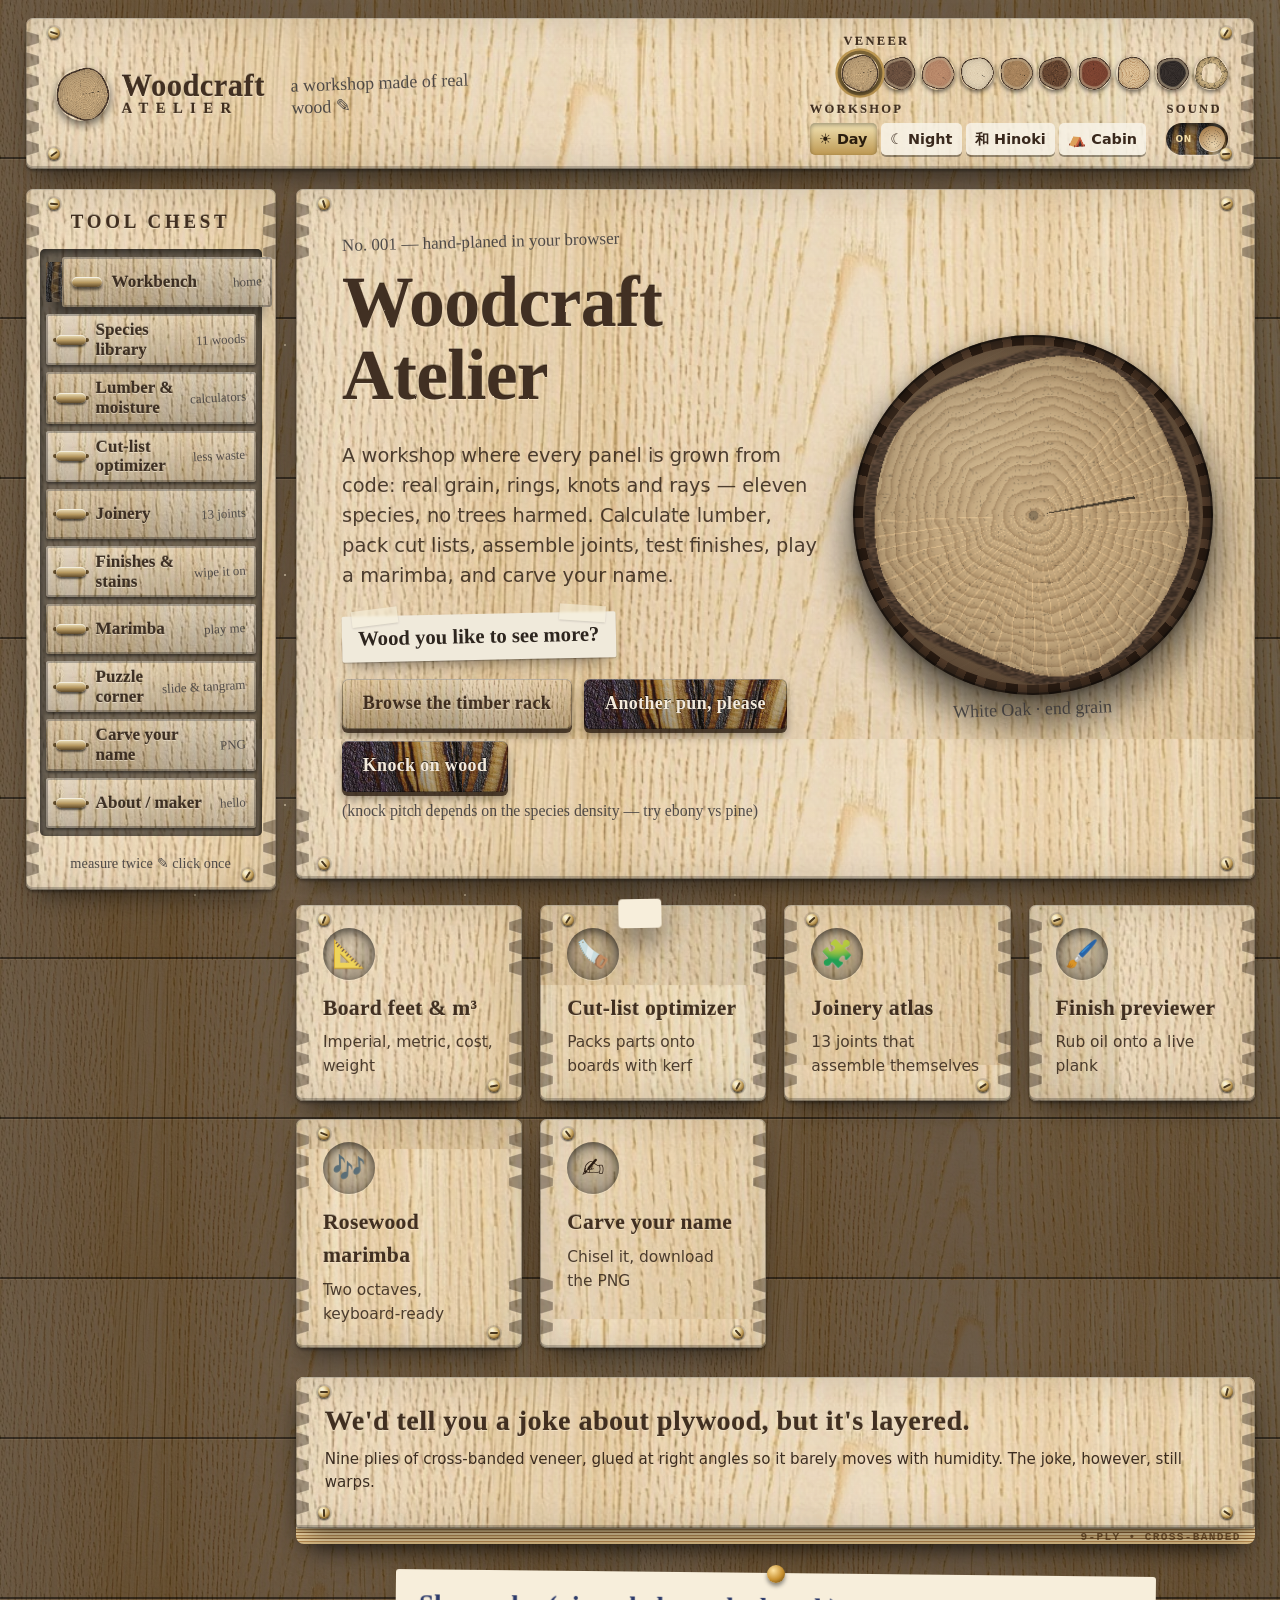
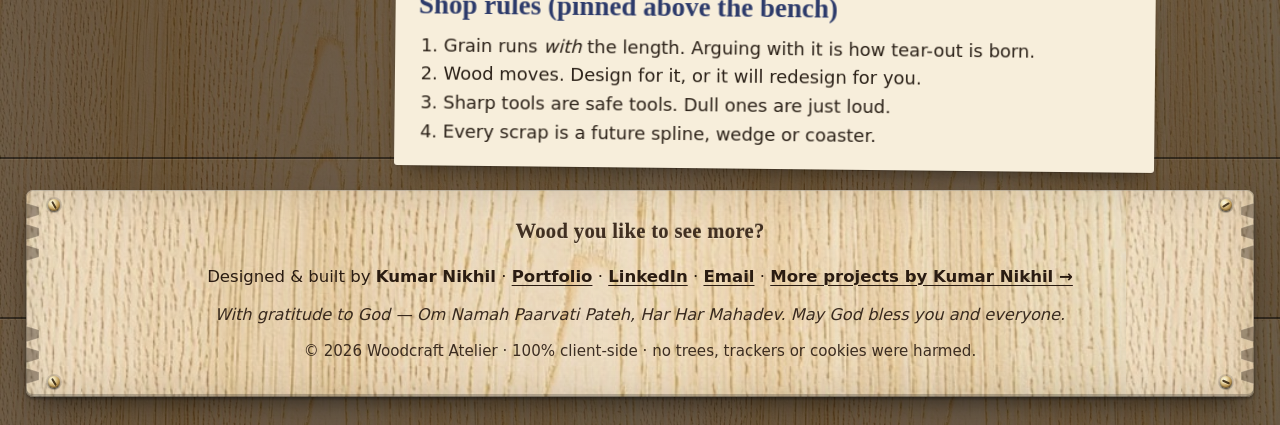
==== commit eaa9182f: "Truer walnut & sheesham" ====
--- a/index.html
+++ b/index.html
@@ -14,9 +14,9 @@
 <meta name="twitter:card" content="summary">
 <link rel="icon" href="favicon.svg" type="image/svg+xml">
 <link rel="manifest" href="manifest.webmanifest">
-<link rel="stylesheet" href="css/base.css?v=20261125b">
-<link rel="stylesheet" href="css/sections.css?v=20261125b">
-<link rel="stylesheet" href="css/themes.css?v=20261125b">
+<link rel="stylesheet" href="css/base.css?v=20261125c">
+<link rel="stylesheet" href="css/sections.css?v=20261125c">
+<link rel="stylesheet" href="css/themes.css?v=20261125c">
 </head>
 <body>
 <a class="skip" href="#main">Skip to the workbench</a>
@@ -437,17 +437,17 @@
 <div class="toast" id="toast" role="status" aria-live="polite"></div>
 <div class="woodpecker" id="woodpecker" aria-hidden="true">🐦</div>
 
-<script src="js/wood.js?v=20261125b"></script>
-<script src="js/audio.js?v=20261125b"></script>
-<script src="js/data.js?v=20261125b"></script>
-<script src="js/app.js?v=20261125b"></script>
-<script src="js/library.js?v=20261125b"></script>
-<script src="js/calc.js?v=20261125b"></script>
-<script src="js/cutlist.js?v=20261125b"></script>
-<script src="js/joinery.js?v=20261125b"></script>
-<script src="js/finish.js?v=20261125b"></script>
-<script src="js/marimba.js?v=20261125b"></script>
-<script src="js/puzzles.js?v=20261125b"></script>
-<script src="js/carve.js?v=20261125b"></script>
+<script src="js/wood.js?v=20261125c"></script>
+<script src="js/audio.js?v=20261125c"></script>
+<script src="js/data.js?v=20261125c"></script>
+<script src="js/app.js?v=20261125c"></script>
+<script src="js/library.js?v=20261125c"></script>
+<script src="js/calc.js?v=20261125c"></script>
+<script src="js/cutlist.js?v=20261125c"></script>
+<script src="js/joinery.js?v=20261125c"></script>
+<script src="js/finish.js?v=20261125c"></script>
+<script src="js/marimba.js?v=20261125c"></script>
+<script src="js/puzzles.js?v=20261125c"></script>
+<script src="js/carve.js?v=20261125c"></script>
 </body>
 </html>
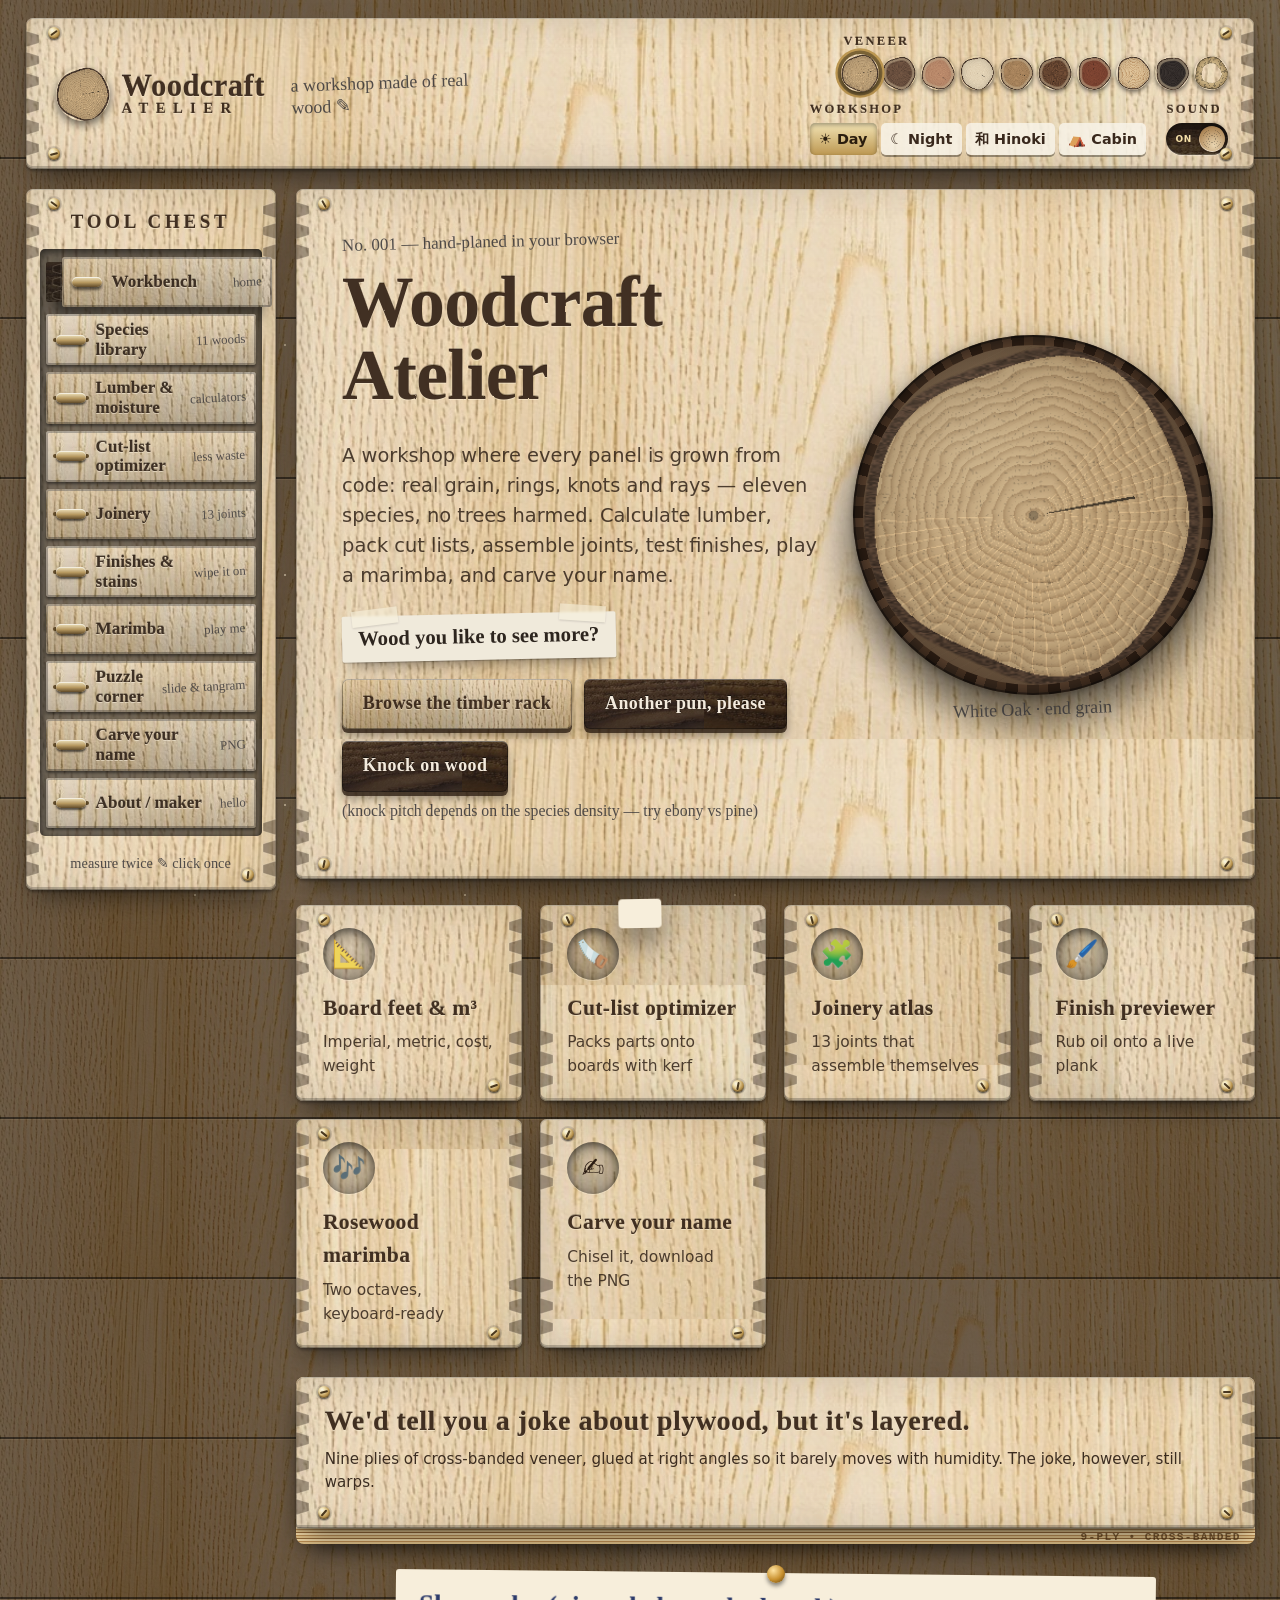
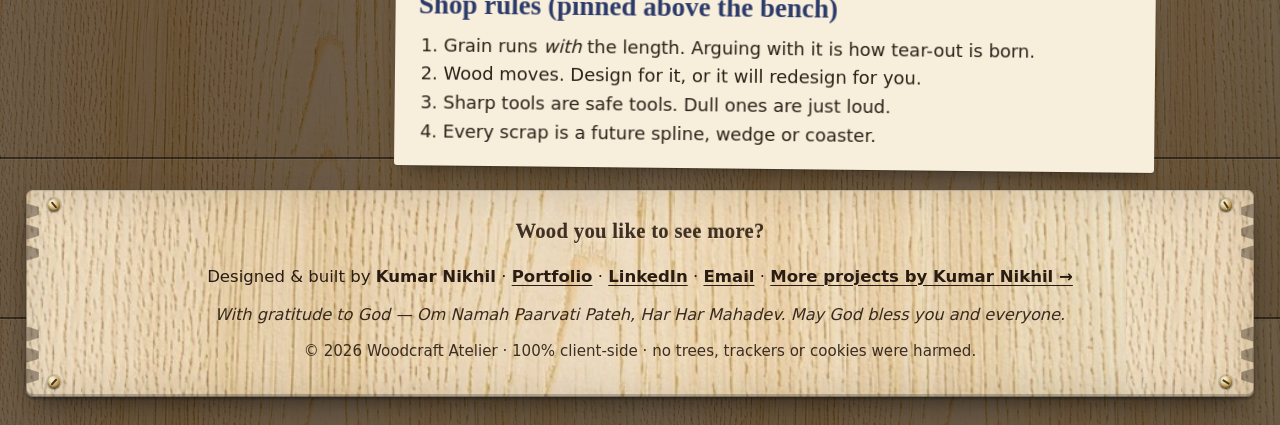
==== commit 04aacd43: "Grain runs horizontally on every species; wider seamless planks; readable footer links" ====
--- a/index.html
+++ b/index.html
@@ -14,9 +14,9 @@
 <meta name="twitter:card" content="summary">
 <link rel="icon" href="favicon.svg" type="image/svg+xml">
 <link rel="manifest" href="manifest.webmanifest">
-<link rel="stylesheet" href="css/base.css?v=20261125c">
-<link rel="stylesheet" href="css/sections.css?v=20261125c">
-<link rel="stylesheet" href="css/themes.css?v=20261125c">
+<link rel="stylesheet" href="css/base.css?v=20261125d">
+<link rel="stylesheet" href="css/sections.css?v=20261125d">
+<link rel="stylesheet" href="css/themes.css?v=20261125d">
 </head>
 <body>
 <a class="skip" href="#main">Skip to the workbench</a>
@@ -437,17 +437,17 @@
 <div class="toast" id="toast" role="status" aria-live="polite"></div>
 <div class="woodpecker" id="woodpecker" aria-hidden="true">🐦</div>
 
-<script src="js/wood.js?v=20261125c"></script>
-<script src="js/audio.js?v=20261125c"></script>
-<script src="js/data.js?v=20261125c"></script>
-<script src="js/app.js?v=20261125c"></script>
-<script src="js/library.js?v=20261125c"></script>
-<script src="js/calc.js?v=20261125c"></script>
-<script src="js/cutlist.js?v=20261125c"></script>
-<script src="js/joinery.js?v=20261125c"></script>
-<script src="js/finish.js?v=20261125c"></script>
-<script src="js/marimba.js?v=20261125c"></script>
-<script src="js/puzzles.js?v=20261125c"></script>
-<script src="js/carve.js?v=20261125c"></script>
+<script src="js/wood.js?v=20261125d"></script>
+<script src="js/audio.js?v=20261125d"></script>
+<script src="js/data.js?v=20261125d"></script>
+<script src="js/app.js?v=20261125d"></script>
+<script src="js/library.js?v=20261125d"></script>
+<script src="js/calc.js?v=20261125d"></script>
+<script src="js/cutlist.js?v=20261125d"></script>
+<script src="js/joinery.js?v=20261125d"></script>
+<script src="js/finish.js?v=20261125d"></script>
+<script src="js/marimba.js?v=20261125d"></script>
+<script src="js/puzzles.js?v=20261125d"></script>
+<script src="js/carve.js?v=20261125d"></script>
 </body>
 </html>
